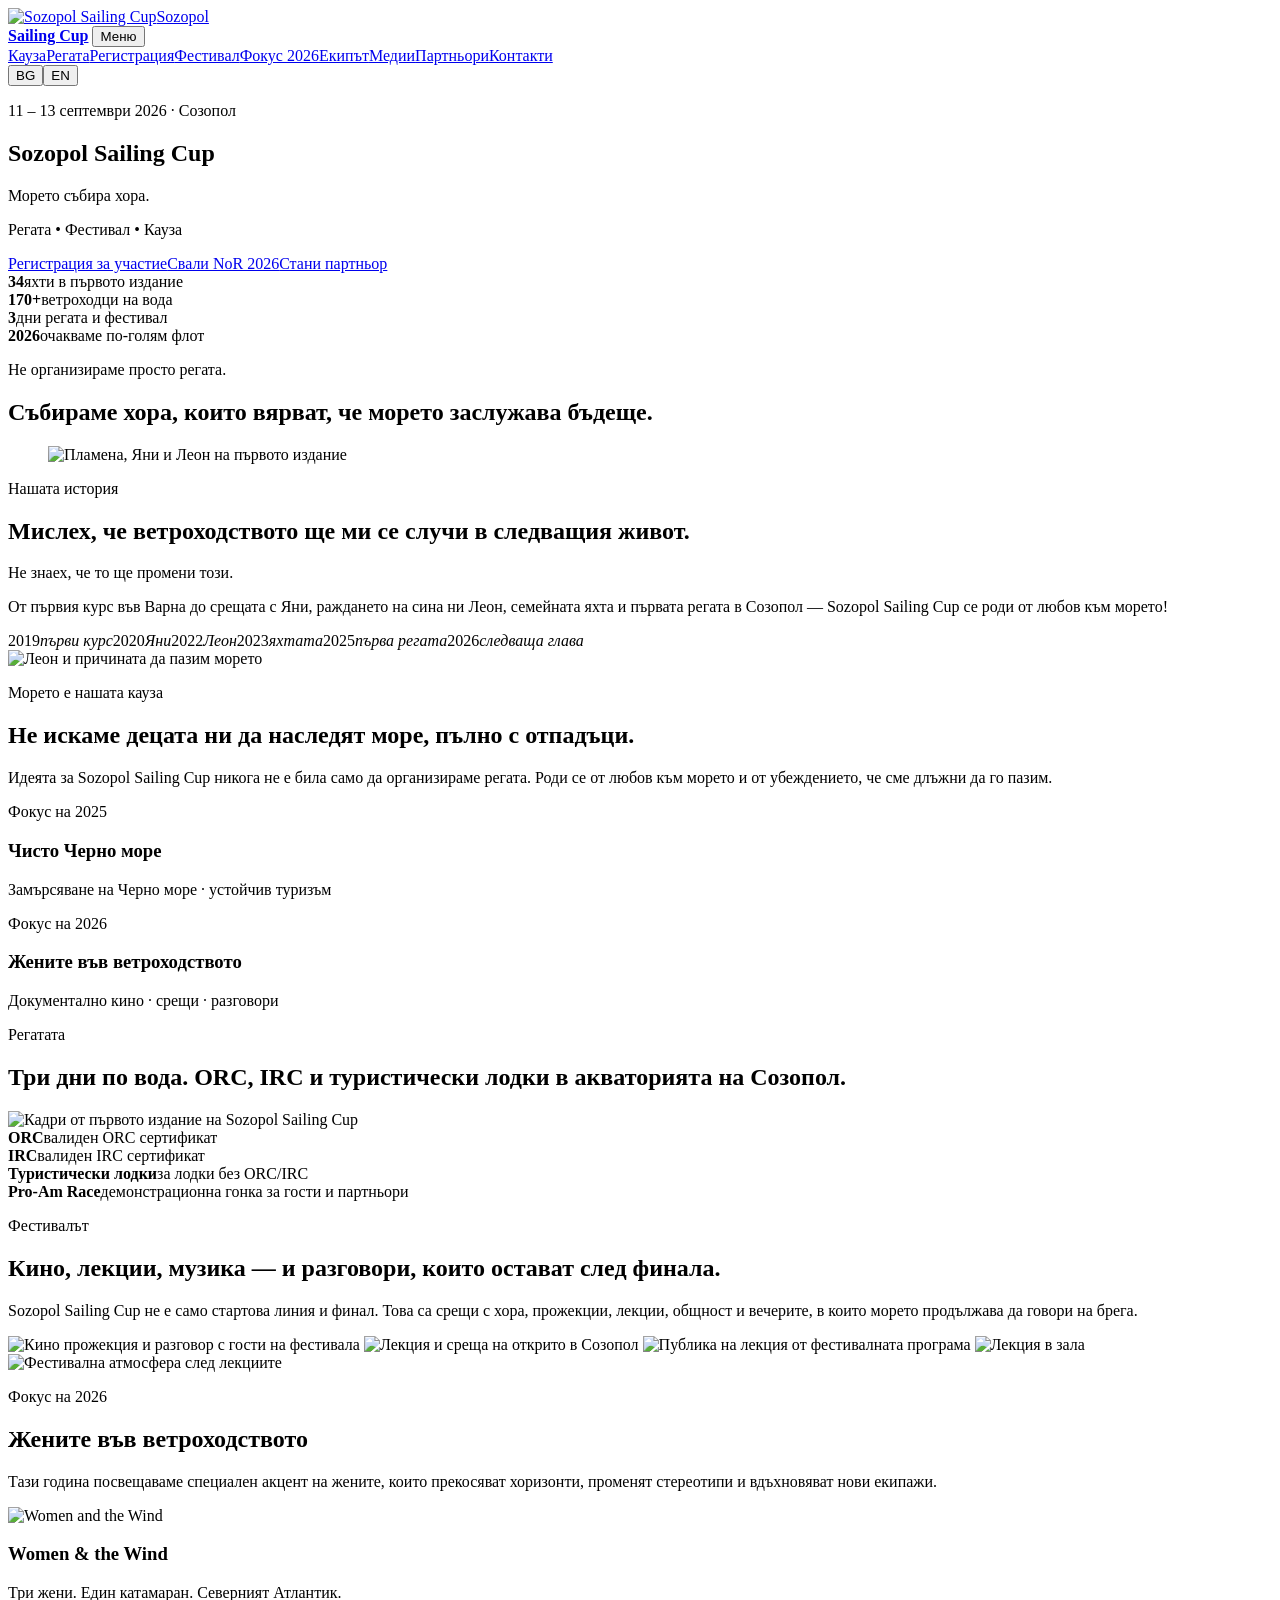
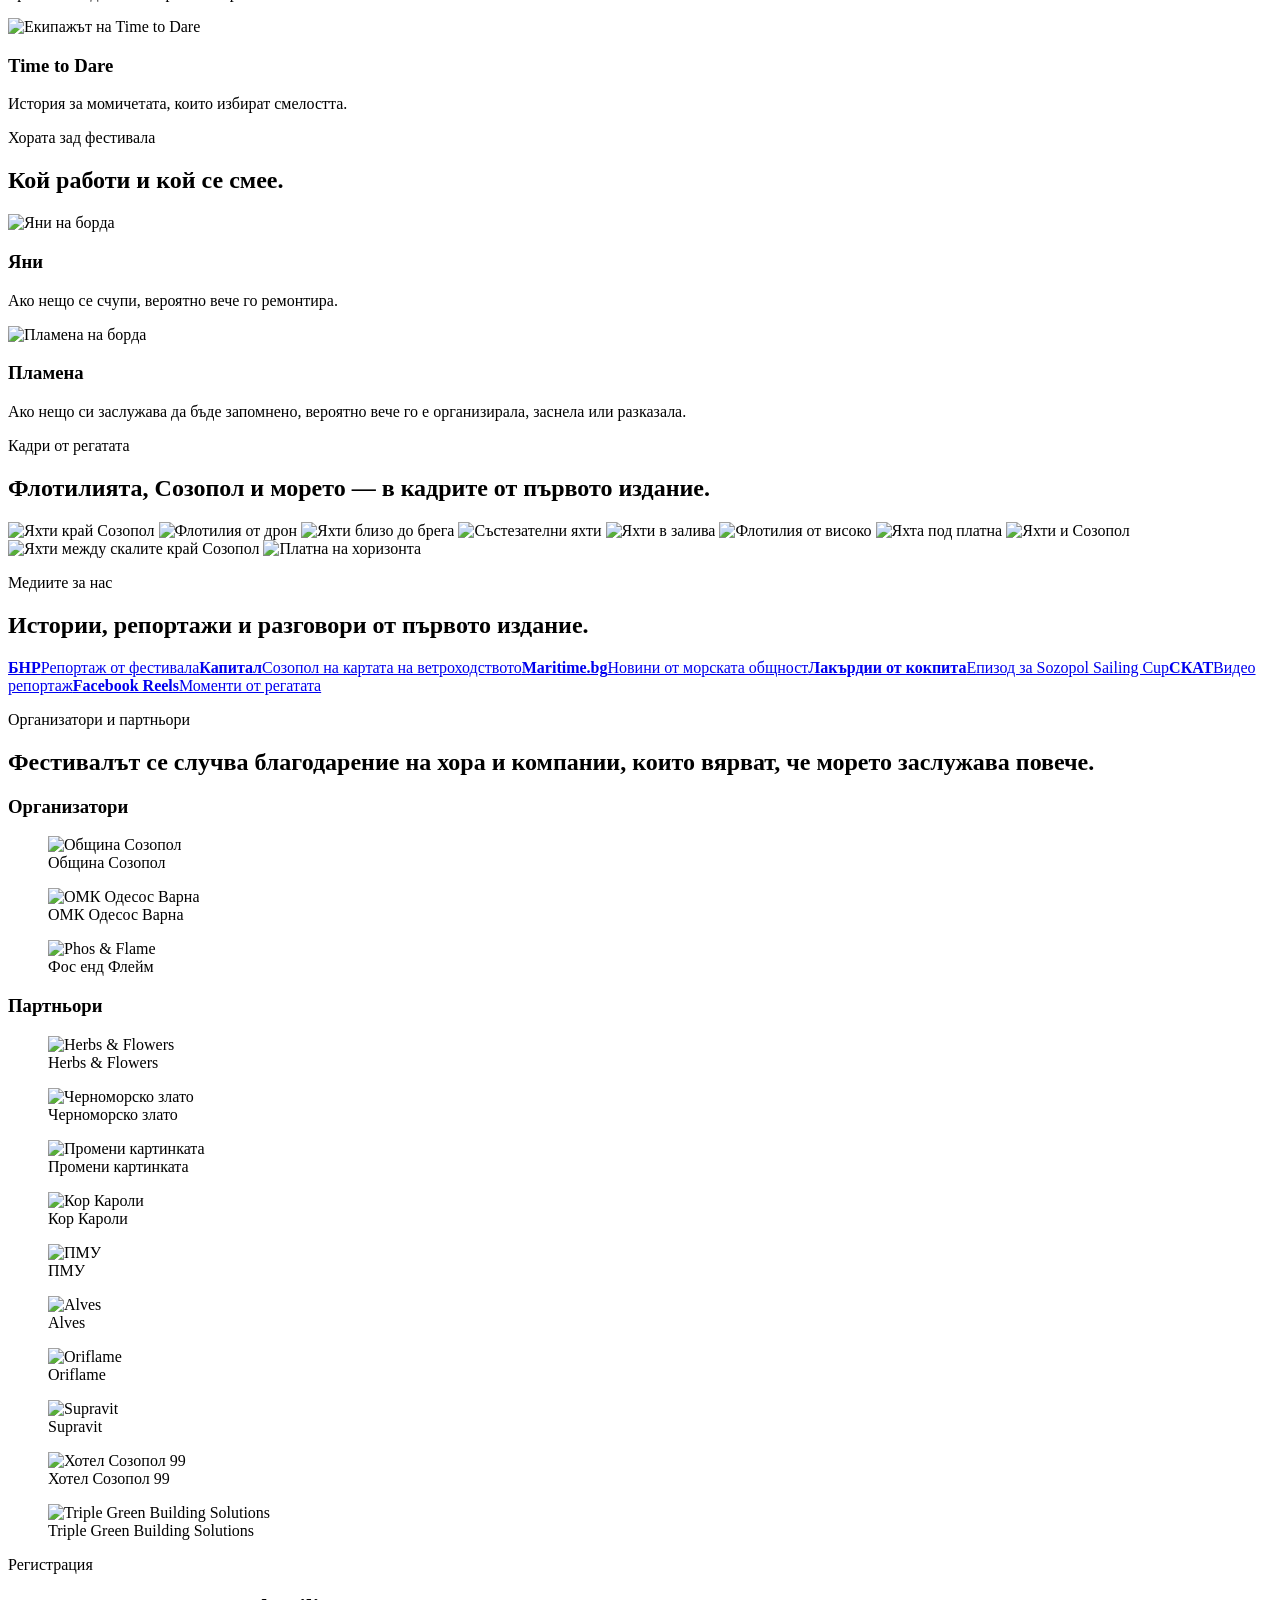
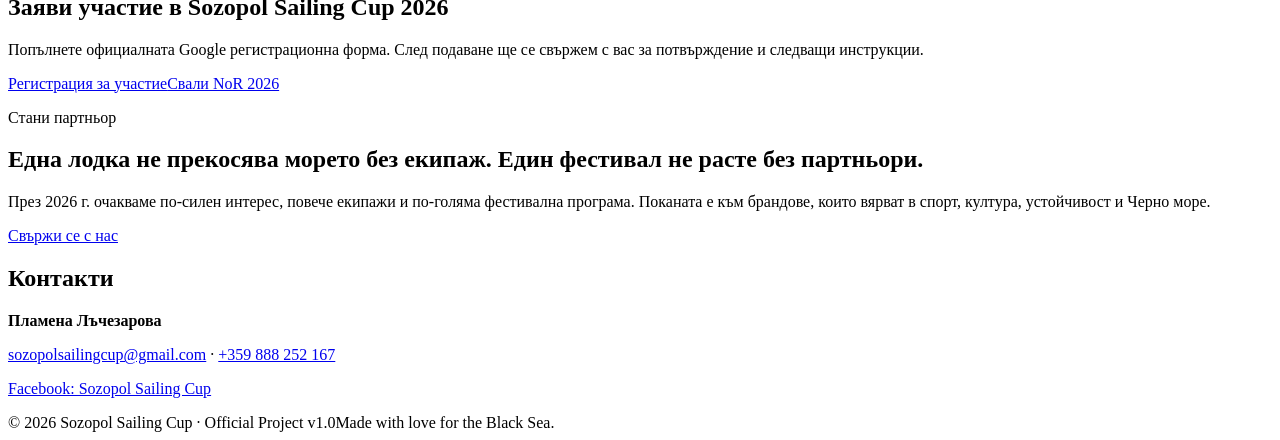
==== en.html @ c77cf7f7 "Add files via upload" ====
<!doctype html>
<html lang="en">
<head>
  <meta charset="utf-8" />
  <meta name="viewport" content="width=device-width, initial-scale=1" />
  <title>Sozopol Sailing Cup 2026 – English</title>
  <meta name="description" content="Sozopol Sailing Cup 2026 — регата и морски фестивал, 11–13 септември 2026, Созопол." />
  <meta property="og:title" content="Sozopol Sailing Cup 2026" />
  <meta property="og:description" content="Морето събира хора. Регата, документално кино, устойчивост и фокус върху жените във ветроходството." />
  <meta property="og:image" content="assets/photos/fleet-drone.jpg" />
  <link rel="stylesheet" href="css/variables.css" />
  <link rel="stylesheet" href="css/style.css" />
  <link rel="stylesheet" href="css/animations.css" />
  <link rel="stylesheet" href="css/responsive.css" />
</head>
<body>
<header class="nav" id="nav">
  <a class="brand" href="#top" aria-label="Sozopol Sailing Cup"><img src="logos/organizers/ssc-logo.png" alt="Sozopol Sailing Cup"/><span>Sozopol<br><b>Sailing Cup</b></span></a>
  <button class="menu" id="menuBtn">Меню</button>
  <nav id="navlinks">
    <a href="#cause">Кауза</a><a href="#regatta">Регата</a><a href="#registration">Регистрация</a><a href="#festival">Фестивал</a><a href="#women">Фокус 2026</a><a href="#team">Екипът</a><a href="#media">Медии</a><a href="#partners">Партньори</a><a href="#contact">Контакти</a>
  </nav>
  <div class="lang"><button data-lang="bg">BG</button><button class="active" data-lang="en">EN</button></div>
</header>

<main id="top">
  <section class="hero" aria-label="Начало">
    <div class="hero-bg"></div><div class="veil"></div>
    <div class="hero-inner reveal">
      <p class="kicker" data-bg="11 – 13 септември 2026 · Созопол" data-en="11–13 September 2026 · Sozopol">11 – 13 септември 2026 · Созопол</p>
      <h1 data-bg="Sozopol Sailing Cup" data-en="Sozopol Sailing Cup">Sozopol Sailing Cup</h1>
      <p class="script" data-bg="Морето събира хора." data-en="The sea brings people together.">Морето събира хора.</p>
      <p class="sub" data-bg="Регата • Фестивал • Кауза" data-en="Regatta • Festival • Cause">Регата • Фестивал • Кауза</p>
      <div class="actions"><a class="btn fill" href="https://docs.google.com/forms/d/e/1FAIpQLSeyX7fJ65j8lDWtOeq9MLJPHlEOxrFcGjpayfAM2DF4OaPudA/viewform?usp=dialog" target="_blank" rel="noopener" data-bg="Регистрация за участие" data-en="Enter the regatta">Регистрация за участие</a><a class="btn" href="docs/NoR-SSC-2026.docx" data-bg="Свали NoR 2026" data-en="Download NoR 2026">Свали NoR 2026</a><a class="btn" href="#partner" data-bg="Стани партньор" data-en="Become a partner">Стани партньор</a></div>
    </div>
  </section>

  <section class="stats reveal" aria-label="Статистика">
    <div><b>34</b><span data-bg="яхти в първото издание" data-en="yachts in the first edition">яхти в първото издание</span></div>
    <div><b>170+</b><span data-bg="ветроходци на вода" data-en="sailors on the water">ветроходци на вода</span></div>
    <div><b>3</b><span data-bg="дни регата и фестивал" data-en="days of racing and festival">дни регата и фестивал</span></div>
    <div><b>2026</b><span data-bg="очакваме по-голям флот" data-en="a stronger fleet expected">очакваме по-голям флот</span></div>
  </section>

  <section class="manifest section reveal">
    <p data-bg="Не организираме просто регата." data-en="We are not simply organizing a regatta.">Не организираме просто регата.</p>
    <h2 data-bg="Събираме хора, които вярват, че морето заслужава бъдеще." data-en="We bring together people who believe the sea deserves a future.">Събираме хора, които вярват, че морето заслужава бъдеще.</h2>
  </section>

  <section id="story" class="story section reveal">
    <figure><img src="images/story/family.jpg" alt="Пламена, Яни и Леон на първото издание" /></figure>
    <article>
      <p class="eyebrow" data-bg="Нашата история" data-en="Our story">Нашата история</p>
      <h2 data-bg="Мислех, че ветроходството ще ми се случи в следващия живот." data-en="I thought sailing would happen in my next life.">Мислех, че ветроходството ще ми се случи в следващия живот.</h2>
      <p class="gold" data-bg="Не знаех, че то ще промени този." data-en="I did not know it would change this one.">Не знаех, че то ще промени този.</p>
      <p data-bg="От първия курс във Варна до срещата с Яни, раждането на сина ни Леон, семейната яхта и първата регата в Созопол — Sozopol Sailing Cup се роди от любов към морето!" data-en="From the first sailing course in Varna to meeting Yani, the birth of our son Leon, our family yacht and the first regatta in Sozopol — Sozopol Sailing Cup was born from love for the sea!">От първия курс във Варна до срещата с Яни, раждането на сина ни Леон, семейната яхта и първата регата в Созопол — Sozopol Sailing Cup се роди от любов към морето!</p>
      <div class="timeline"><span>2019<em>първи курс</em></span><span>2020<em>Яни</em></span><span>2022<em>Леон</em></span><span>2023<em>яхтата</em></span><span>2025<em>първа регата</em></span><span>2026<em>следваща глава</em></span></div>
    </article>
  </section>

  <section id="cause" class="section cause reveal">
    <div class="cause-photo">
      <img src="images/cause/leon-black-sea.jpg" alt="Леон и причината да пазим морето" />
    </div>
    <div class="cause-copy">
      <p class="eyebrow" data-bg="Морето е нашата кауза" data-en="The sea is our cause">Морето е нашата кауза</p>
      <h2 data-bg="Не искаме децата ни да наследят море, пълно с отпадъци." data-en="We do not want our children to inherit a sea full of waste.">Не искаме децата ни да наследят море, пълно с отпадъци.</h2>
      <p data-bg="Идеята за Sozopol Sailing Cup никога не е била само да организираме регата. Роди се от любов към морето и от убеждението, че сме длъжни да го пазим." data-en="The idea behind Sozopol Sailing Cup was never only to organize a regatta. It was born from love for the sea and the belief that we have a responsibility to protect it.">Идеята за Sozopol Sailing Cup никога не е била само да организираме регата. Роди се от любов към морето и от убеждението, че сме длъжни да го пазим.</p>
      <div class="focus-stack">
        <article class="focus-card is-2025">
          <span class="year">Фокус на 2025</span>
          <h3>Чисто Черно море</h3>
          <p>Замърсяване на Черно море · устойчив туризъм</p>
        </article>
        <article class="focus-card is-2026">
          <span class="year">Фокус на 2026</span>
          <h3>Жените във ветроходството</h3>
          <p>Документално кино · срещи · разговори</p>
        </article>
      </div>
    </div>
  </section>


  <section id="regatta" class="section dark reveal">
    <div class="section-head"><p class="eyebrow">Регатата</p><h2 data-bg="Три дни по вода. ORC, IRC и туристически лодки в акваторията на Созопол." data-en="Three days on the water. ORC, IRC and cruising boats in Sozopol waters.">Три дни по вода. ORC, IRC и туристически лодки в акваторията на Созопол.</h2></div>
    <div class="photo-split"><img src="images/regatta/regatta-collage.jpg" alt="Кадри от първото издание на Sozopol Sailing Cup"/><div class="cards"><article><b>ORC</b><span>валиден ORC сертификат</span></article><article><b>IRC</b><span>валиден IRC сертификат</span></article><article><b>Туристически лодки</b><span>за лодки без ORC/IRC</span></article><article><b>Pro-Am Race</b><span>демонстрационна гонка за гости и партньори</span></article></div></div>
  </section>

  <section id="festival" class="section festival reveal">
    <div class="festival-copy"><p class="eyebrow">Фестивалът</p><h2 data-bg="Кино, лекции, музика — и разговори, които остават след финала." data-en="Cinema, lectures, music — and conversations that remain after the finish.">Кино, лекции, музика — и разговори, които остават след финала.</h2><p data-bg="Sozopol Sailing Cup не е само стартова линия и финал. Това са срещи с хора, прожекции, лекции, общност и вечерите, в които морето продължава да говори на брега." data-en="Sozopol Sailing Cup is not only a start line and a finish. It is encounters, screenings, lectures, community and evenings when the sea continues speaking on shore.">Sozopol Sailing Cup не е само стартова линия и финал. Това са срещи с хора, прожекции, лекции, общност и вечерите, в които морето продължава да говори на брега.</p></div>
    <div class="festival-grid">
      <img src="images/festival/festival-film-panel.jpg" alt="Кино прожекция и разговор с гости на фестивала" />
      <img src="images/festival/festival-lecture-outdoor.jpg" alt="Лекция и среща на открито в Созопол" />
      <img src="images/festival/festival-talk.jpg" alt="Публика на лекция от фестивалната програма" />
      <img src="images/festival/festival-lecture-hall.jpg" alt="Лекция в зала" />
      <img src="images/festival/festival-catering.jpg" alt="Фестивална атмосфера след лекциите" />
    </div>
  </section>

  <section id="women" class="section women dark reveal">
    <div class="women-text"><p class="eyebrow">Фокус на 2026</p><h2 data-bg="Жените във ветроходството" data-en="Women at the Helm">Жените във ветроходството</h2><p data-bg="Тази година посвещаваме специален акцент на жените, които прекосяват хоризонти, променят стереотипи и вдъхновяват нови екипажи." data-en="This year we dedicate a special focus to women who cross horizons, challenge stereotypes and inspire new crews.">Тази година посвещаваме специален акцент на жените, които прекосяват хоризонти, променят стереотипи и вдъхновяват нови екипажи.</p></div>
    <article class="film"><img src="images/women/women-wind.jpg" alt="Women and the Wind"/><div><h3>Women & the Wind</h3><p>Три жени. Един катамаран. Северният Атлантик.</p></div></article>
    <article class="film"><img src="images/women/time-to-dare.jpg" alt="Екипажът на Time to Dare"/><div><h3>Time to Dare</h3><p>История за момичетата, които избират смелостта.</p></div></article>
  </section>

  <section id="team" class="section team reveal">
    <div class="section-head center"><p class="eyebrow">Хората зад фестивала</p><h2 data-bg="Кой работи и кой се смее." data-en="Who works and who smiles.">Кой работи и кой се смее.</h2></div>
    <div class="team-grid">
      <article><img src="images/story/yani.jpg" alt="Яни на борда"/><h3>Яни</h3><p>Ако нещо се счупи, вероятно вече го ремонтира.</p></article>
      <article><img src="images/story/plamena.jpg" alt="Пламена на борда"/><h3>Пламена</h3><p>Ако нещо си заслужава да бъде запомнено, вероятно вече го е организирала, заснела или разказала.</p></article>
    </div>
  </section>

  <section class="gallery section reveal">
    <div class="section-head center"><p class="eyebrow">Кадри от регатата</p><h2>Флотилията, Созопол и морето — в кадрите от първото издание.</h2></div>
    <div class="mosaic regatta-mosaic">
      <img class="wide" src="images/regatta/regatta-1.jpg" alt="Яхти край Созопол"/>
      <img class="wide" src="images/regatta/regatta-2.jpg" alt="Флотилия от дрон"/>
      <img src="images/regatta/regatta-3.jpg" alt="Яхти близо до брега"/>
      <img src="images/regatta/regatta-4.jpg" alt="Състезателни яхти"/>
      <img src="images/regatta/regatta-5.jpg" alt="Яхти в залива"/>
      <img src="images/regatta/regatta-6.jpg" alt="Флотилия от високо"/>
      <img src="images/regatta/regatta-7.jpg" alt="Яхта под платна"/>
      <img src="images/regatta/regatta-8.jpg" alt="Яхти и Созопол"/>
      <img src="images/regatta/regatta-9.jpg" alt="Яхти между скалите край Созопол"/>
      <img src="images/regatta/regatta-10.jpg" alt="Платна на хоризонта"/>
    </div>
  </section>

  <section id="media" class="section media dark reveal"><div class="section-head"><p class="eyebrow">Медиите за нас</p><h2>Истории, репортажи и разговори от първото издание.</h2></div><div class="media-grid"><a href="https://bnrnews.bg/burgas/post/363604/s-filma-okolo-sveta-za-202-dni-zavarshva-vetrohodnia-festival-v-sozopol"><b>БНР</b><span>Репортаж от фестивала</span></a><a href="https://www.capital.bg/light/mesta/2026/07/04/4917389_sozopol_sailing_cup_vrushta_grada_na/"><b>Капитал</b><span>Созопол на картата на ветроходството</span></a><a href="https://www.maritime.bg/135277/"><b>Maritime.bg</b><span>Новини от морската общност</span></a><a href="https://www.youtube.com/watch?v=WLPwPcIiSac"><b>Лакърдии от кокпита</b><span>Епизод за Sozopol Sailing Cup</span></a><a href="https://www.youtube.com/watch?v=yY9gK0yuVj0"><b>СКАТ</b><span>Видео репортаж</span></a><a href="https://www.facebook.com/profile.php?id=61577680336675&sk=reels_tab"><b>Facebook Reels</b><span>Моменти от регатата</span></a></div></section>

  <section id="partners" class="section partners reveal">
    <div class="section-head center">
      <p class="eyebrow">Организатори и партньори</p>
      <h2 data-bg="Фестивалът се случва благодарение на хора и компании, които вярват, че морето заслужава повече." data-en="The festival happens thanks to people and companies who believe the sea deserves more.">Фестивалът се случва благодарение на хора и компании, които вярват, че морето заслужава повече.</h2>
    </div>
    <div class="partner-block">
      <h3>Организатори</h3>
      <div class="logos three">
        <figure><img src="logos/organizers/sozopol.png" alt="Община Созопол"><figcaption>Община Созопол</figcaption></figure>
        <figure><img src="logos/organizers/omk.png" alt="ОМК Одесос Варна"><figcaption>ОМК Одесос Варна</figcaption></figure>
        <figure><img src="logos/organizers/phos.jpg" alt="Phos & Flame"><figcaption>Фос енд Флейм</figcaption></figure>
      </div>
    </div>
    <div class="partner-block">
      <h3>Партньори</h3>
      <div class="logos many">
        <figure><img src="logos/partners/herbs.png" alt="Herbs & Flowers"><figcaption>Herbs & Flowers</figcaption></figure>
        <figure><img src="logos/partners/black-sea-gold.png" alt="Черноморско злато"><figcaption>Черноморско злато</figcaption></figure>
        <figure><img src="logos/partners/promeni.jpg" alt="Промени картинката"><figcaption>Промени картинката</figcaption></figure>
        <figure><img src="logos/partners/cor-caroli.png" alt="Кор Кароли"><figcaption>Кор Кароли</figcaption></figure>
        <figure><img src="logos/partners/pmu.jpg" alt="ПМУ"><figcaption>ПМУ</figcaption></figure>
        <figure><img src="logos/partners/alves.png" alt="Alves"><figcaption>Alves</figcaption></figure>
        <figure><img src="logos/partners/oriflame.png" alt="Oriflame"><figcaption>Oriflame</figcaption></figure>
        <figure><img src="logos/partners/supravit.png" alt="Supravit"><figcaption>Supravit</figcaption></figure>
        <figure><img src="logos/partners/hotel99.png" alt="Хотел Созопол 99"><figcaption>Хотел Созопол 99</figcaption></figure>
        <figure><img src="logos/partners/triple.webp" alt="Triple Green Building Solutions"><figcaption>Triple Green Building Solutions</figcaption></figure>
      </div>
    </div>
  </section>

  <section id="registration" class="section registration reveal">
    <div class="section-head center">
      <p class="eyebrow" data-bg="Регистрация" data-en="Registration">Регистрация</p>
      <h2 data-bg="Заяви участие в Sozopol Sailing Cup 2026" data-en="Enter Sozopol Sailing Cup 2026">Заяви участие в Sozopol Sailing Cup 2026</h2>
      <p data-bg="Попълнете официалната Google регистрационна форма. След подаване ще се свържем с вас за потвърждение и следващи инструкции." data-en="Fill in the official Google registration form. After submission, we will contact you with confirmation and next steps.">Попълнете официалната Google регистрационна форма. След подаване ще се свържем с вас за потвърждение и следващи инструкции.</p>
      <div class="actions center-actions"><a class="btn fill darktext" href="https://docs.google.com/forms/d/e/1FAIpQLSeyX7fJ65j8lDWtOeq9MLJPHlEOxrFcGjpayfAM2DF4OaPudA/viewform?usp=dialog" target="_blank" rel="noopener" data-bg="Регистрация за участие" data-en="Registration form">Регистрация за участие</a><a class="btn darktext outline" href="docs/NoR-SSC-2026.docx" data-bg="Свали NoR 2026" data-en="Download NoR 2026">Свали NoR 2026</a></div>
    </div>
  </section>

  <section id="partner" class="cta reveal"><div><p class="eyebrow">Стани партньор</p><h2>Една лодка не прекосява морето без екипаж. Един фестивал не расте без партньори.</h2><p>През 2026 г. очакваме по-силен интерес, повече екипажи и по-голяма фестивална програма. Поканата е към брандове, които вярват в спорт, култура, устойчивост и Черно море.</p><a class="btn fill" href="mailto:sozopolsailingcup@gmail.com?subject=Партньорство%20Sozopol%20Sailing%20Cup%202026">Свържи се с нас</a></div></section>

  <section id="contact" class="section contact reveal"><h2>Контакти</h2><p><b>Пламена Лъчезарова</b></p><p><a href="mailto:sozopolsailingcup@gmail.com">sozopolsailingcup@gmail.com</a> · <a href="tel:+359888252167">+359 888 252 167</a></p><p><a href="https://www.facebook.com/profile.php?id=61577680336675">Facebook: Sozopol Sailing Cup</a></p></section>
</main>
<footer><span>© 2026 Sozopol Sailing Cup · Official Project v1.0</span><span>Made with love for the Black Sea.</span></footer>
<script src="js/app.js"></script>
</body>
</html>
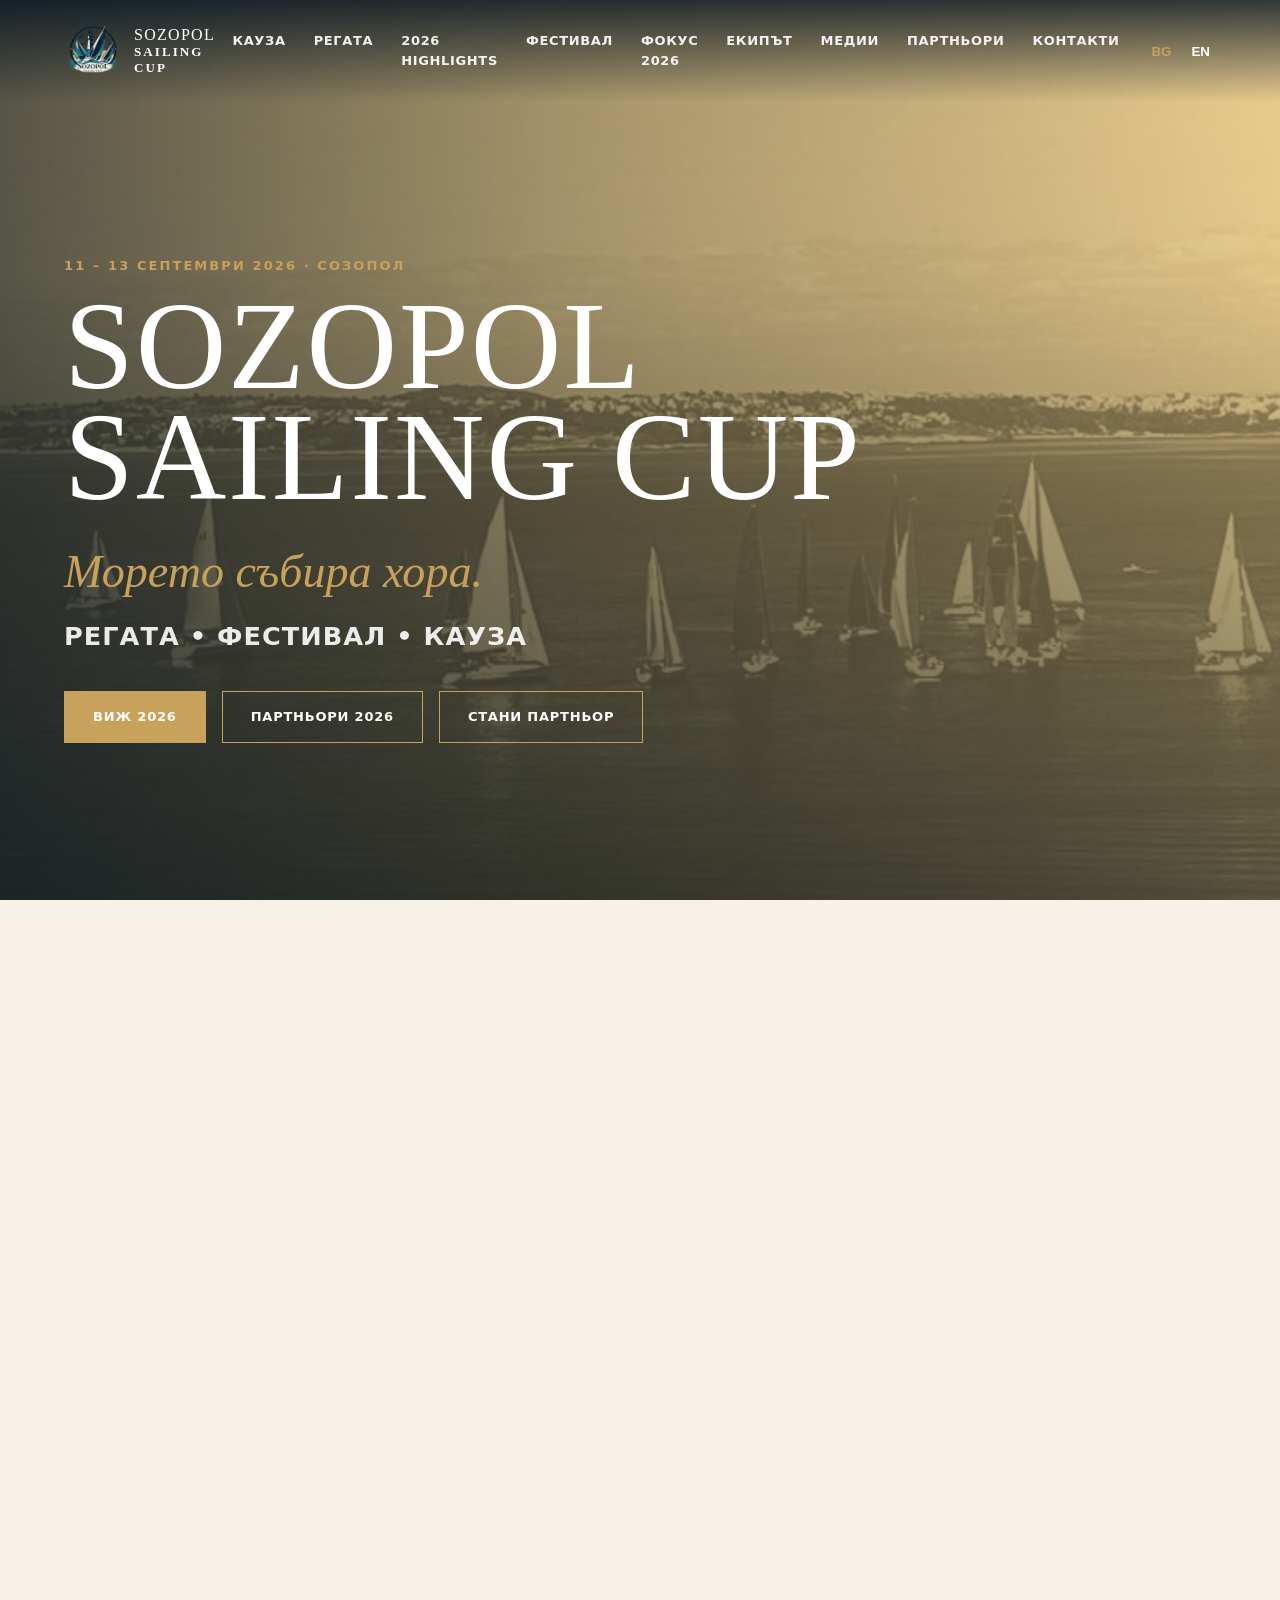
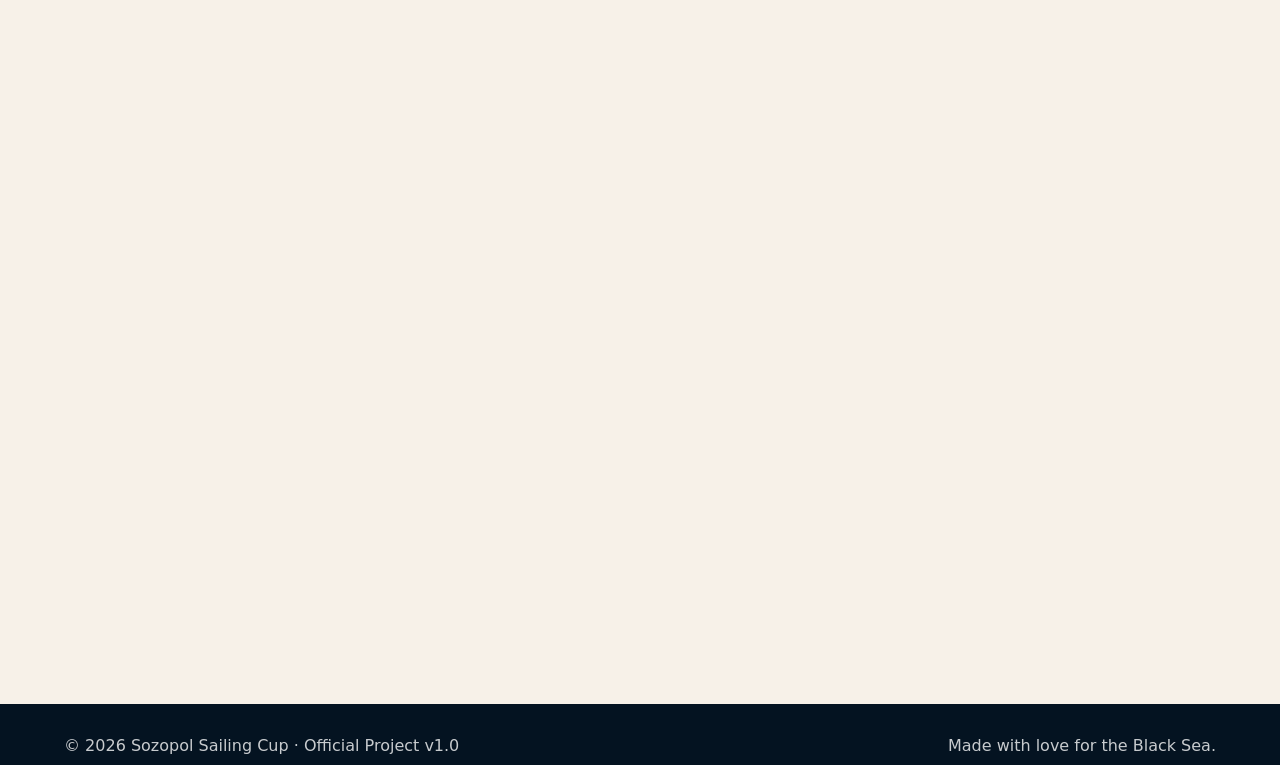
==== commit efe68abc: "Add files via upload" ====
--- a/en.html
+++ b/en.html
@@ -1,179 +1 @@
-<!doctype html>
-<html lang="en">
-<head>
-  <meta charset="utf-8" />
-  <meta name="viewport" content="width=device-width, initial-scale=1" />
-  <title>Sozopol Sailing Cup 2026 – English</title>
-  <meta name="description" content="Sozopol Sailing Cup 2026 — регата и морски фестивал, 11–13 септември 2026, Созопол." />
-  <meta property="og:title" content="Sozopol Sailing Cup 2026" />
-  <meta property="og:description" content="Морето събира хора. Регата, документално кино, устойчивост и фокус върху жените във ветроходството." />
-  <meta property="og:image" content="assets/photos/fleet-drone.jpg" />
-  <link rel="stylesheet" href="css/variables.css" />
-  <link rel="stylesheet" href="css/style.css" />
-  <link rel="stylesheet" href="css/animations.css" />
-  <link rel="stylesheet" href="css/responsive.css" />
-</head>
-<body>
-<header class="nav" id="nav">
-  <a class="brand" href="#top" aria-label="Sozopol Sailing Cup"><img src="logos/organizers/ssc-logo.png" alt="Sozopol Sailing Cup"/><span>Sozopol<br><b>Sailing Cup</b></span></a>
-  <button class="menu" id="menuBtn">Меню</button>
-  <nav id="navlinks">
-    <a href="#cause">Кауза</a><a href="#regatta">Регата</a><a href="#registration">Регистрация</a><a href="#festival">Фестивал</a><a href="#women">Фокус 2026</a><a href="#team">Екипът</a><a href="#media">Медии</a><a href="#partners">Партньори</a><a href="#contact">Контакти</a>
-  </nav>
-  <div class="lang"><button data-lang="bg">BG</button><button class="active" data-lang="en">EN</button></div>
-</header>
-
-<main id="top">
-  <section class="hero" aria-label="Начало">
-    <div class="hero-bg"></div><div class="veil"></div>
-    <div class="hero-inner reveal">
-      <p class="kicker" data-bg="11 – 13 септември 2026 · Созопол" data-en="11–13 September 2026 · Sozopol">11 – 13 септември 2026 · Созопол</p>
-      <h1 data-bg="Sozopol Sailing Cup" data-en="Sozopol Sailing Cup">Sozopol Sailing Cup</h1>
-      <p class="script" data-bg="Морето събира хора." data-en="The sea brings people together.">Морето събира хора.</p>
-      <p class="sub" data-bg="Регата • Фестивал • Кауза" data-en="Regatta • Festival • Cause">Регата • Фестивал • Кауза</p>
-      <div class="actions"><a class="btn fill" href="https://docs.google.com/forms/d/e/1FAIpQLSeyX7fJ65j8lDWtOeq9MLJPHlEOxrFcGjpayfAM2DF4OaPudA/viewform?usp=dialog" target="_blank" rel="noopener" data-bg="Регистрация за участие" data-en="Enter the regatta">Регистрация за участие</a><a class="btn" href="docs/NoR-SSC-2026.docx" data-bg="Свали NoR 2026" data-en="Download NoR 2026">Свали NoR 2026</a><a class="btn" href="#partner" data-bg="Стани партньор" data-en="Become a partner">Стани партньор</a></div>
-    </div>
-  </section>
-
-  <section class="stats reveal" aria-label="Статистика">
-    <div><b>34</b><span data-bg="яхти в първото издание" data-en="yachts in the first edition">яхти в първото издание</span></div>
-    <div><b>170+</b><span data-bg="ветроходци на вода" data-en="sailors on the water">ветроходци на вода</span></div>
-    <div><b>3</b><span data-bg="дни регата и фестивал" data-en="days of racing and festival">дни регата и фестивал</span></div>
-    <div><b>2026</b><span data-bg="очакваме по-голям флот" data-en="a stronger fleet expected">очакваме по-голям флот</span></div>
-  </section>
-
-  <section class="manifest section reveal">
-    <p data-bg="Не организираме просто регата." data-en="We are not simply organizing a regatta.">Не организираме просто регата.</p>
-    <h2 data-bg="Събираме хора, които вярват, че морето заслужава бъдеще." data-en="We bring together people who believe the sea deserves a future.">Събираме хора, които вярват, че морето заслужава бъдеще.</h2>
-  </section>
-
-  <section id="story" class="story section reveal">
-    <figure><img src="images/story/family.jpg" alt="Пламена, Яни и Леон на първото издание" /></figure>
-    <article>
-      <p class="eyebrow" data-bg="Нашата история" data-en="Our story">Нашата история</p>
-      <h2 data-bg="Мислех, че ветроходството ще ми се случи в следващия живот." data-en="I thought sailing would happen in my next life.">Мислех, че ветроходството ще ми се случи в следващия живот.</h2>
-      <p class="gold" data-bg="Не знаех, че то ще промени този." data-en="I did not know it would change this one.">Не знаех, че то ще промени този.</p>
-      <p data-bg="От първия курс във Варна до срещата с Яни, раждането на сина ни Леон, семейната яхта и първата регата в Созопол — Sozopol Sailing Cup се роди от любов към морето!" data-en="From the first sailing course in Varna to meeting Yani, the birth of our son Leon, our family yacht and the first regatta in Sozopol — Sozopol Sailing Cup was born from love for the sea!">От първия курс във Варна до срещата с Яни, раждането на сина ни Леон, семейната яхта и първата регата в Созопол — Sozopol Sailing Cup се роди от любов към морето!</p>
-      <div class="timeline"><span>2019<em>първи курс</em></span><span>2020<em>Яни</em></span><span>2022<em>Леон</em></span><span>2023<em>яхтата</em></span><span>2025<em>първа регата</em></span><span>2026<em>следваща глава</em></span></div>
-    </article>
-  </section>
-
-  <section id="cause" class="section cause reveal">
-    <div class="cause-photo">
-      <img src="images/cause/leon-black-sea.jpg" alt="Леон и причината да пазим морето" />
-    </div>
-    <div class="cause-copy">
-      <p class="eyebrow" data-bg="Морето е нашата кауза" data-en="The sea is our cause">Морето е нашата кауза</p>
-      <h2 data-bg="Не искаме децата ни да наследят море, пълно с отпадъци." data-en="We do not want our children to inherit a sea full of waste.">Не искаме децата ни да наследят море, пълно с отпадъци.</h2>
-      <p data-bg="Идеята за Sozopol Sailing Cup никога не е била само да организираме регата. Роди се от любов към морето и от убеждението, че сме длъжни да го пазим." data-en="The idea behind Sozopol Sailing Cup was never only to organize a regatta. It was born from love for the sea and the belief that we have a responsibility to protect it.">Идеята за Sozopol Sailing Cup никога не е била само да организираме регата. Роди се от любов към морето и от убеждението, че сме длъжни да го пазим.</p>
-      <div class="focus-stack">
-        <article class="focus-card is-2025">
-          <span class="year">Фокус на 2025</span>
-          <h3>Чисто Черно море</h3>
-          <p>Замърсяване на Черно море · устойчив туризъм</p>
-        </article>
-        <article class="focus-card is-2026">
-          <span class="year">Фокус на 2026</span>
-          <h3>Жените във ветроходството</h3>
-          <p>Документално кино · срещи · разговори</p>
-        </article>
-      </div>
-    </div>
-  </section>
-
-
-  <section id="regatta" class="section dark reveal">
-    <div class="section-head"><p class="eyebrow">Регатата</p><h2 data-bg="Три дни по вода. ORC, IRC и туристически лодки в акваторията на Созопол." data-en="Three days on the water. ORC, IRC and cruising boats in Sozopol waters.">Три дни по вода. ORC, IRC и туристически лодки в акваторията на Созопол.</h2></div>
-    <div class="photo-split"><img src="images/regatta/regatta-collage.jpg" alt="Кадри от първото издание на Sozopol Sailing Cup"/><div class="cards"><article><b>ORC</b><span>валиден ORC сертификат</span></article><article><b>IRC</b><span>валиден IRC сертификат</span></article><article><b>Туристически лодки</b><span>за лодки без ORC/IRC</span></article><article><b>Pro-Am Race</b><span>демонстрационна гонка за гости и партньори</span></article></div></div>
-  </section>
-
-  <section id="festival" class="section festival reveal">
-    <div class="festival-copy"><p class="eyebrow">Фестивалът</p><h2 data-bg="Кино, лекции, музика — и разговори, които остават след финала." data-en="Cinema, lectures, music — and conversations that remain after the finish.">Кино, лекции, музика — и разговори, които остават след финала.</h2><p data-bg="Sozopol Sailing Cup не е само стартова линия и финал. Това са срещи с хора, прожекции, лекции, общност и вечерите, в които морето продължава да говори на брега." data-en="Sozopol Sailing Cup is not only a start line and a finish. It is encounters, screenings, lectures, community and evenings when the sea continues speaking on shore.">Sozopol Sailing Cup не е само стартова линия и финал. Това са срещи с хора, прожекции, лекции, общност и вечерите, в които морето продължава да говори на брега.</p></div>
-    <div class="festival-grid">
-      <img src="images/festival/festival-film-panel.jpg" alt="Кино прожекция и разговор с гости на фестивала" />
-      <img src="images/festival/festival-lecture-outdoor.jpg" alt="Лекция и среща на открито в Созопол" />
-      <img src="images/festival/festival-talk.jpg" alt="Публика на лекция от фестивалната програма" />
-      <img src="images/festival/festival-lecture-hall.jpg" alt="Лекция в зала" />
-      <img src="images/festival/festival-catering.jpg" alt="Фестивална атмосфера след лекциите" />
-    </div>
-  </section>
-
-  <section id="women" class="section women dark reveal">
-    <div class="women-text"><p class="eyebrow">Фокус на 2026</p><h2 data-bg="Жените във ветроходството" data-en="Women at the Helm">Жените във ветроходството</h2><p data-bg="Тази година посвещаваме специален акцент на жените, които прекосяват хоризонти, променят стереотипи и вдъхновяват нови екипажи." data-en="This year we dedicate a special focus to women who cross horizons, challenge stereotypes and inspire new crews.">Тази година посвещаваме специален акцент на жените, които прекосяват хоризонти, променят стереотипи и вдъхновяват нови екипажи.</p></div>
-    <article class="film"><img src="images/women/women-wind.jpg" alt="Women and the Wind"/><div><h3>Women & the Wind</h3><p>Три жени. Един катамаран. Северният Атлантик.</p></div></article>
-    <article class="film"><img src="images/women/time-to-dare.jpg" alt="Екипажът на Time to Dare"/><div><h3>Time to Dare</h3><p>История за момичетата, които избират смелостта.</p></div></article>
-  </section>
-
-  <section id="team" class="section team reveal">
-    <div class="section-head center"><p class="eyebrow">Хората зад фестивала</p><h2 data-bg="Кой работи и кой се смее." data-en="Who works and who smiles.">Кой работи и кой се смее.</h2></div>
-    <div class="team-grid">
-      <article><img src="images/story/yani.jpg" alt="Яни на борда"/><h3>Яни</h3><p>Ако нещо се счупи, вероятно вече го ремонтира.</p></article>
-      <article><img src="images/story/plamena.jpg" alt="Пламена на борда"/><h3>Пламена</h3><p>Ако нещо си заслужава да бъде запомнено, вероятно вече го е организирала, заснела или разказала.</p></article>
-    </div>
-  </section>
-
-  <section class="gallery section reveal">
-    <div class="section-head center"><p class="eyebrow">Кадри от регатата</p><h2>Флотилията, Созопол и морето — в кадрите от първото издание.</h2></div>
-    <div class="mosaic regatta-mosaic">
-      <img class="wide" src="images/regatta/regatta-1.jpg" alt="Яхти край Созопол"/>
-      <img class="wide" src="images/regatta/regatta-2.jpg" alt="Флотилия от дрон"/>
-      <img src="images/regatta/regatta-3.jpg" alt="Яхти близо до брега"/>
-      <img src="images/regatta/regatta-4.jpg" alt="Състезателни яхти"/>
-      <img src="images/regatta/regatta-5.jpg" alt="Яхти в залива"/>
-      <img src="images/regatta/regatta-6.jpg" alt="Флотилия от високо"/>
-      <img src="images/regatta/regatta-7.jpg" alt="Яхта под платна"/>
-      <img src="images/regatta/regatta-8.jpg" alt="Яхти и Созопол"/>
-      <img src="images/regatta/regatta-9.jpg" alt="Яхти между скалите край Созопол"/>
-      <img src="images/regatta/regatta-10.jpg" alt="Платна на хоризонта"/>
-    </div>
-  </section>
-
-  <section id="media" class="section media dark reveal"><div class="section-head"><p class="eyebrow">Медиите за нас</p><h2>Истории, репортажи и разговори от първото издание.</h2></div><div class="media-grid"><a href="https://bnrnews.bg/burgas/post/363604/s-filma-okolo-sveta-za-202-dni-zavarshva-vetrohodnia-festival-v-sozopol"><b>БНР</b><span>Репортаж от фестивала</span></a><a href="https://www.capital.bg/light/mesta/2026/07/04/4917389_sozopol_sailing_cup_vrushta_grada_na/"><b>Капитал</b><span>Созопол на картата на ветроходството</span></a><a href="https://www.maritime.bg/135277/"><b>Maritime.bg</b><span>Новини от морската общност</span></a><a href="https://www.youtube.com/watch?v=WLPwPcIiSac"><b>Лакърдии от кокпита</b><span>Епизод за Sozopol Sailing Cup</span></a><a href="https://www.youtube.com/watch?v=yY9gK0yuVj0"><b>СКАТ</b><span>Видео репортаж</span></a><a href="https://www.facebook.com/profile.php?id=61577680336675&sk=reels_tab"><b>Facebook Reels</b><span>Моменти от регатата</span></a></div></section>
-
-  <section id="partners" class="section partners reveal">
-    <div class="section-head center">
-      <p class="eyebrow">Организатори и партньори</p>
-      <h2 data-bg="Фестивалът се случва благодарение на хора и компании, които вярват, че морето заслужава повече." data-en="The festival happens thanks to people and companies who believe the sea deserves more.">Фестивалът се случва благодарение на хора и компании, които вярват, че морето заслужава повече.</h2>
-    </div>
-    <div class="partner-block">
-      <h3>Организатори</h3>
-      <div class="logos three">
-        <figure><img src="logos/organizers/sozopol.png" alt="Община Созопол"><figcaption>Община Созопол</figcaption></figure>
-        <figure><img src="logos/organizers/omk.png" alt="ОМК Одесос Варна"><figcaption>ОМК Одесос Варна</figcaption></figure>
-        <figure><img src="logos/organizers/phos.jpg" alt="Phos & Flame"><figcaption>Фос енд Флейм</figcaption></figure>
-      </div>
-    </div>
-    <div class="partner-block">
-      <h3>Партньори</h3>
-      <div class="logos many">
-        <figure><img src="logos/partners/herbs.png" alt="Herbs & Flowers"><figcaption>Herbs & Flowers</figcaption></figure>
-        <figure><img src="logos/partners/black-sea-gold.png" alt="Черноморско злато"><figcaption>Черноморско злато</figcaption></figure>
-        <figure><img src="logos/partners/promeni.jpg" alt="Промени картинката"><figcaption>Промени картинката</figcaption></figure>
-        <figure><img src="logos/partners/cor-caroli.png" alt="Кор Кароли"><figcaption>Кор Кароли</figcaption></figure>
-        <figure><img src="logos/partners/pmu.jpg" alt="ПМУ"><figcaption>ПМУ</figcaption></figure>
-        <figure><img src="logos/partners/alves.png" alt="Alves"><figcaption>Alves</figcaption></figure>
-        <figure><img src="logos/partners/oriflame.png" alt="Oriflame"><figcaption>Oriflame</figcaption></figure>
-        <figure><img src="logos/partners/supravit.png" alt="Supravit"><figcaption>Supravit</figcaption></figure>
-        <figure><img src="logos/partners/hotel99.png" alt="Хотел Созопол 99"><figcaption>Хотел Созопол 99</figcaption></figure>
-        <figure><img src="logos/partners/triple.webp" alt="Triple Green Building Solutions"><figcaption>Triple Green Building Solutions</figcaption></figure>
-      </div>
-    </div>
-  </section>
-
-  <section id="registration" class="section registration reveal">
-    <div class="section-head center">
-      <p class="eyebrow" data-bg="Регистрация" data-en="Registration">Регистрация</p>
-      <h2 data-bg="Заяви участие в Sozopol Sailing Cup 2026" data-en="Enter Sozopol Sailing Cup 2026">Заяви участие в Sozopol Sailing Cup 2026</h2>
-      <p data-bg="Попълнете официалната Google регистрационна форма. След подаване ще се свържем с вас за потвърждение и следващи инструкции." data-en="Fill in the official Google registration form. After submission, we will contact you with confirmation and next steps.">Попълнете официалната Google регистрационна форма. След подаване ще се свържем с вас за потвърждение и следващи инструкции.</p>
-      <div class="actions center-actions"><a class="btn fill darktext" href="https://docs.google.com/forms/d/e/1FAIpQLSeyX7fJ65j8lDWtOeq9MLJPHlEOxrFcGjpayfAM2DF4OaPudA/viewform?usp=dialog" target="_blank" rel="noopener" data-bg="Регистрация за участие" data-en="Registration form">Регистрация за участие</a><a class="btn darktext outline" href="docs/NoR-SSC-2026.docx" data-bg="Свали NoR 2026" data-en="Download NoR 2026">Свали NoR 2026</a></div>
-    </div>
-  </section>
-
-  <section id="partner" class="cta reveal"><div><p class="eyebrow">Стани партньор</p><h2>Една лодка не прекосява морето без екипаж. Един фестивал не расте без партньори.</h2><p>През 2026 г. очакваме по-силен интерес, повече екипажи и по-голяма фестивална програма. Поканата е към брандове, които вярват в спорт, култура, устойчивост и Черно море.</p><a class="btn fill" href="mailto:sozopolsailingcup@gmail.com?subject=Партньорство%20Sozopol%20Sailing%20Cup%202026">Свържи се с нас</a></div></section>
-
-  <section id="contact" class="section contact reveal"><h2>Контакти</h2><p><b>Пламена Лъчезарова</b></p><p><a href="mailto:sozopolsailingcup@gmail.com">sozopolsailingcup@gmail.com</a> · <a href="tel:+359888252167">+359 888 252 167</a></p><p><a href="https://www.facebook.com/profile.php?id=61577680336675">Facebook: Sozopol Sailing Cup</a></p></section>
-</main>
-<footer><span>© 2026 Sozopol Sailing Cup · Official Project v1.0</span><span>Made with love for the Black Sea.</span></footer>
-<script src="js/app.js"></script>
-</body>
-</html>
+<!doctype html><html lang="en"><head><meta charset="utf-8"><meta name="viewport" content="width=device-width, initial-scale=1"><meta http-equiv="refresh" content="0; url=./index.html?lang=en"><title>Sozopol Sailing Cup — English</title><link rel="canonical" href="https://sozopolsailingcup.com/index.html?lang=en"></head><body><p><a href="./index.html?lang=en">Continue to English site</a></p></body></html>
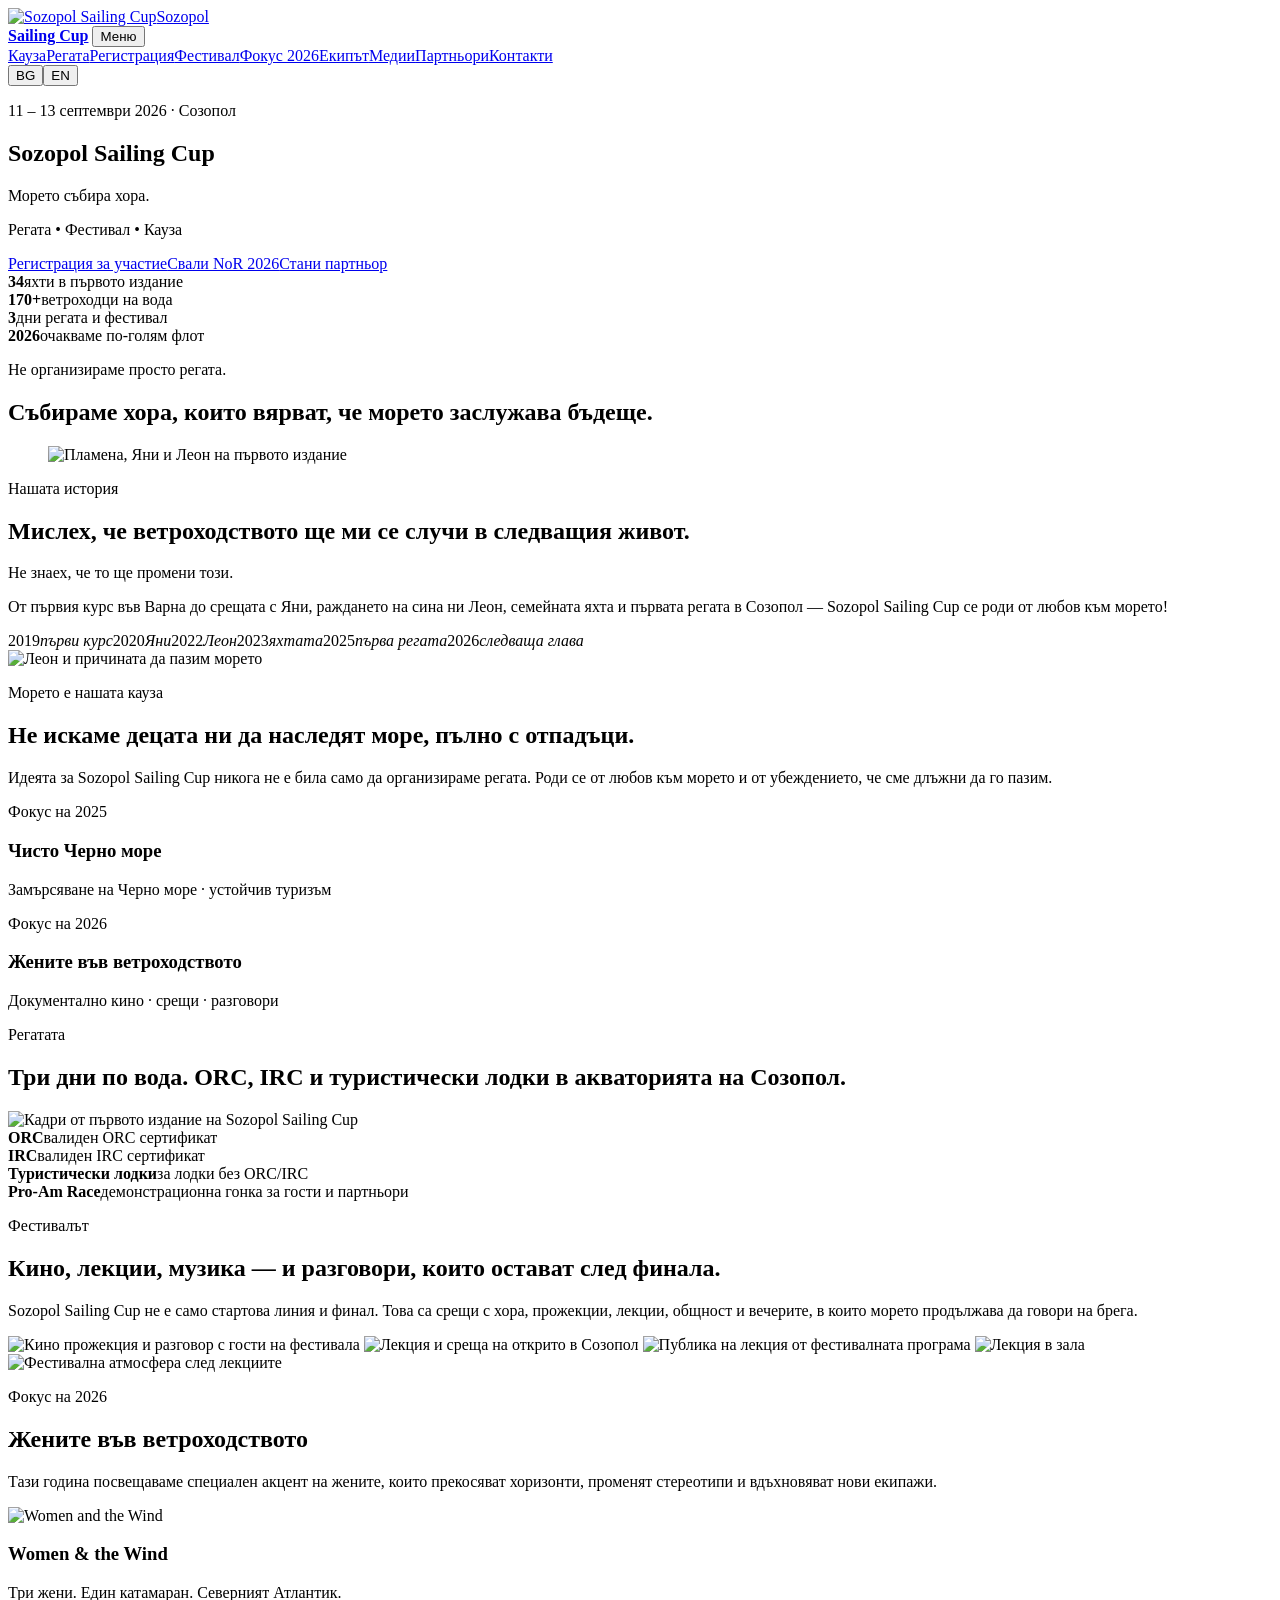
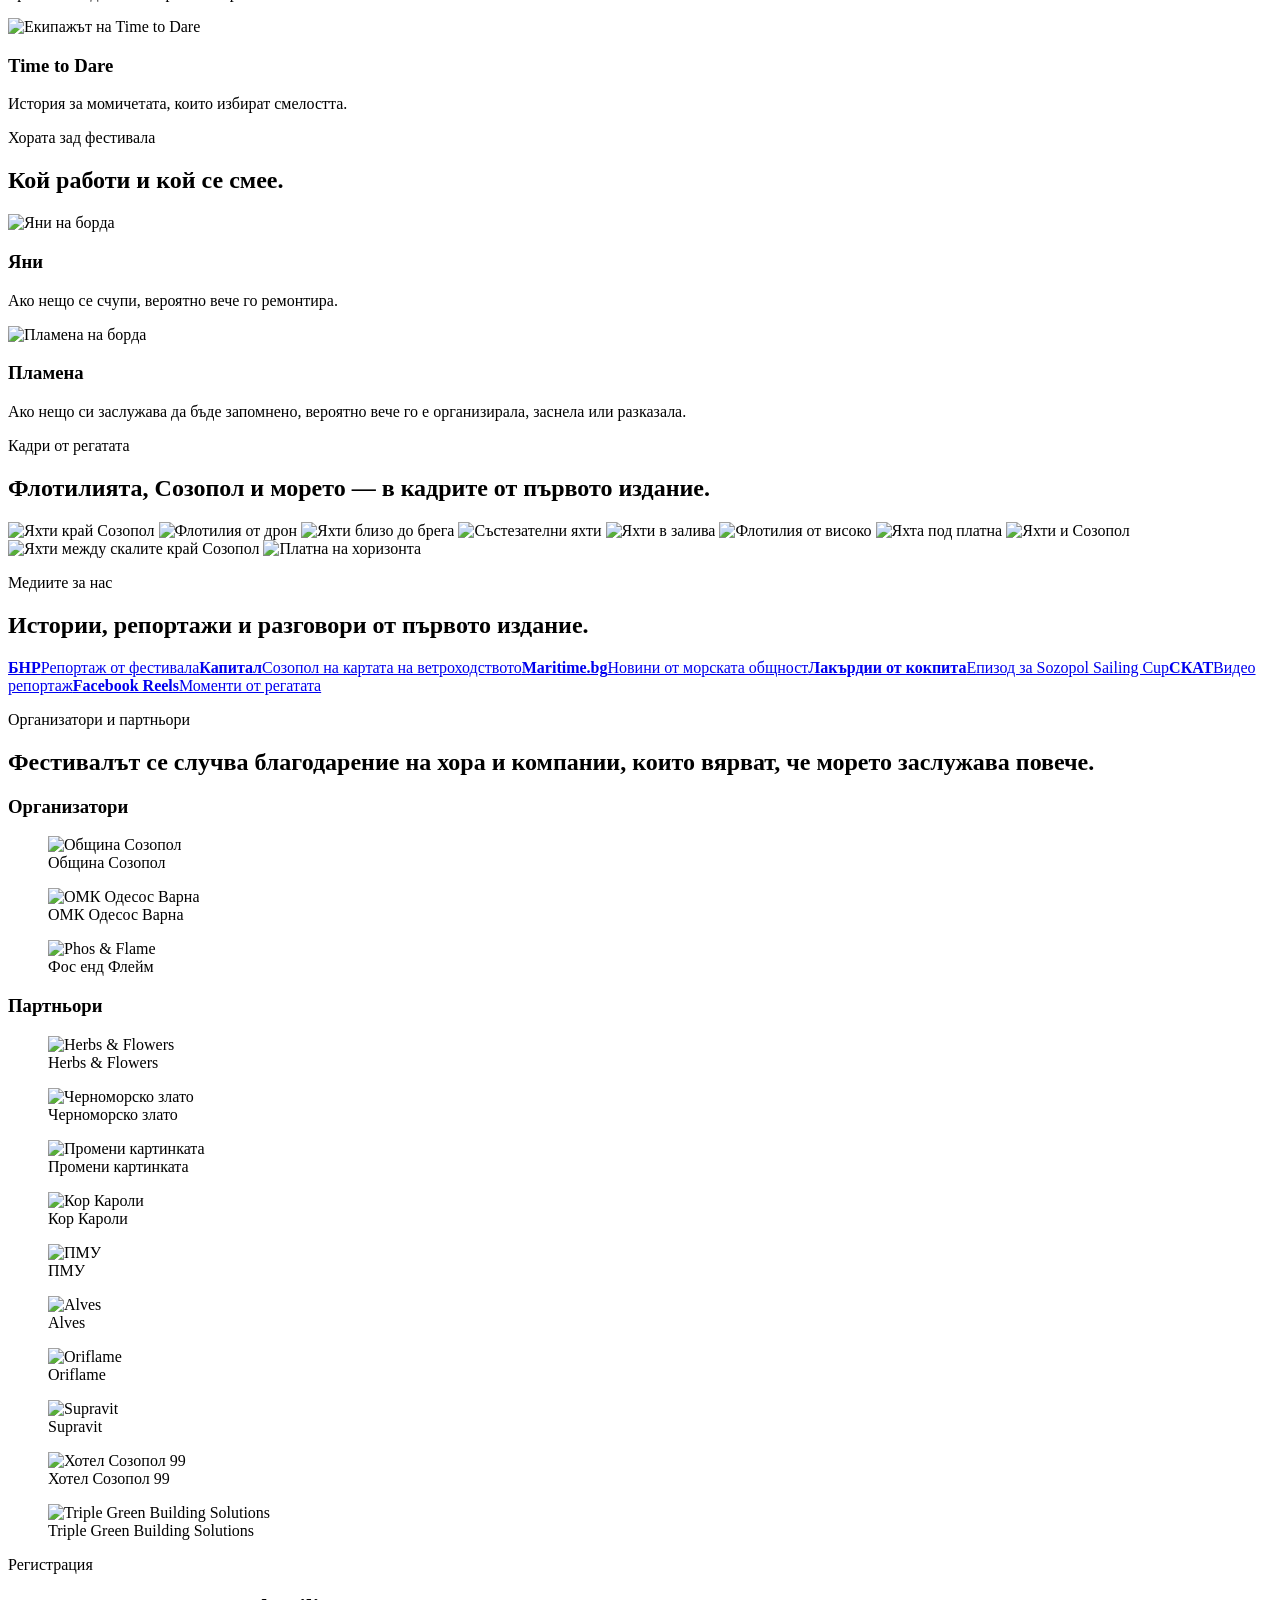
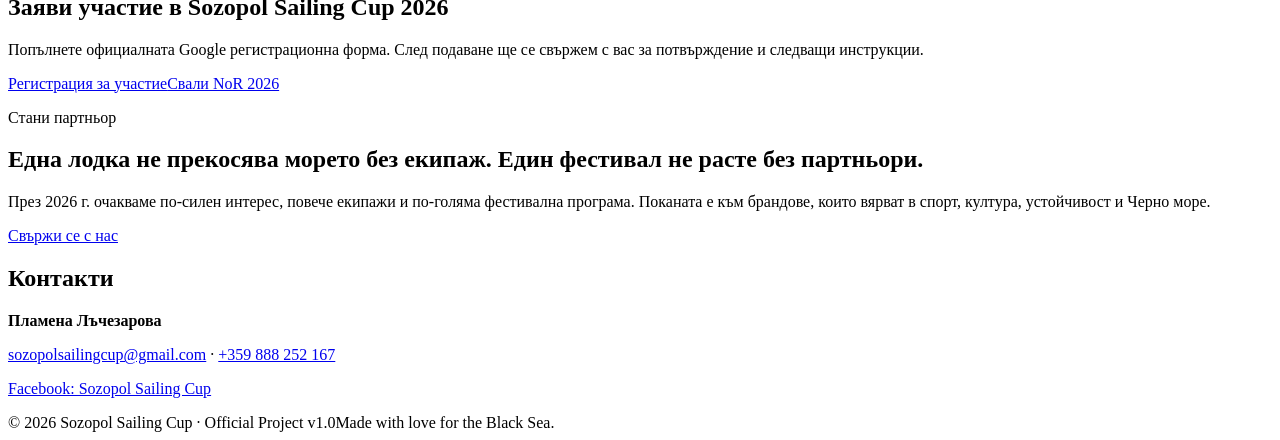
==== commit f441b645: "Add files via upload" ====
--- a/en.html
+++ b/en.html
@@ -1 +1,179 @@
-<!doctype html><html lang="en"><head><meta charset="utf-8"><meta name="viewport" content="width=device-width, initial-scale=1"><meta http-equiv="refresh" content="0; url=./index.html?lang=en"><title>Sozopol Sailing Cup — English</title><link rel="canonical" href="https://sozopolsailingcup.com/index.html?lang=en"></head><body><p><a href="./index.html?lang=en">Continue to English site</a></p></body></html>+<!doctype html>
+<html lang="en">
+<head>
+  <meta charset="utf-8" />
+  <meta name="viewport" content="width=device-width, initial-scale=1" />
+  <title>Sozopol Sailing Cup 2026 – English</title>
+  <meta name="description" content="Sozopol Sailing Cup 2026 — регата и морски фестивал, 11–13 септември 2026, Созопол." />
+  <meta property="og:title" content="Sozopol Sailing Cup 2026" />
+  <meta property="og:description" content="Морето събира хора. Регата, документално кино, устойчивост и фокус върху жените във ветроходството." />
+  <meta property="og:image" content="assets/photos/fleet-drone.jpg" />
+  <link rel="stylesheet" href="css/variables.css" />
+  <link rel="stylesheet" href="css/style.css" />
+  <link rel="stylesheet" href="css/animations.css" />
+  <link rel="stylesheet" href="css/responsive.css" />
+</head>
+<body>
+<header class="nav" id="nav">
+  <a class="brand" href="#top" aria-label="Sozopol Sailing Cup"><img src="logos/organizers/ssc-logo.png" alt="Sozopol Sailing Cup"/><span>Sozopol<br><b>Sailing Cup</b></span></a>
+  <button class="menu" id="menuBtn">Меню</button>
+  <nav id="navlinks">
+    <a href="#cause">Кауза</a><a href="#regatta">Регата</a><a href="#registration">Регистрация</a><a href="#festival">Фестивал</a><a href="#women">Фокус 2026</a><a href="#team">Екипът</a><a href="#media">Медии</a><a href="#partners">Партньори</a><a href="#contact">Контакти</a>
+  </nav>
+  <div class="lang"><button data-lang="bg">BG</button><button class="active" data-lang="en">EN</button></div>
+</header>
+
+<main id="top">
+  <section class="hero" aria-label="Начало">
+    <div class="hero-bg"></div><div class="veil"></div>
+    <div class="hero-inner reveal">
+      <p class="kicker" data-bg="11 – 13 септември 2026 · Созопол" data-en="11–13 September 2026 · Sozopol">11 – 13 септември 2026 · Созопол</p>
+      <h1 data-bg="Sozopol Sailing Cup" data-en="Sozopol Sailing Cup">Sozopol Sailing Cup</h1>
+      <p class="script" data-bg="Морето събира хора." data-en="The sea brings people together.">Морето събира хора.</p>
+      <p class="sub" data-bg="Регата • Фестивал • Кауза" data-en="Regatta • Festival • Cause">Регата • Фестивал • Кауза</p>
+      <div class="actions"><a class="btn fill" href="https://docs.google.com/forms/d/e/1FAIpQLSeyX7fJ65j8lDWtOeq9MLJPHlEOxrFcGjpayfAM2DF4OaPudA/viewform?usp=dialog" target="_blank" rel="noopener" data-bg="Регистрация за участие" data-en="Enter the regatta">Регистрация за участие</a><a class="btn" href="docs/NoR-SSC-2026.docx" data-bg="Свали NoR 2026" data-en="Download NoR 2026">Свали NoR 2026</a><a class="btn" href="#partner" data-bg="Стани партньор" data-en="Become a partner">Стани партньор</a></div>
+    </div>
+  </section>
+
+  <section class="stats reveal" aria-label="Статистика">
+    <div><b>34</b><span data-bg="яхти в първото издание" data-en="yachts in the first edition">яхти в първото издание</span></div>
+    <div><b>170+</b><span data-bg="ветроходци на вода" data-en="sailors on the water">ветроходци на вода</span></div>
+    <div><b>3</b><span data-bg="дни регата и фестивал" data-en="days of racing and festival">дни регата и фестивал</span></div>
+    <div><b>2026</b><span data-bg="очакваме по-голям флот" data-en="a stronger fleet expected">очакваме по-голям флот</span></div>
+  </section>
+
+  <section class="manifest section reveal">
+    <p data-bg="Не организираме просто регата." data-en="We are not simply organizing a regatta.">Не организираме просто регата.</p>
+    <h2 data-bg="Събираме хора, които вярват, че морето заслужава бъдеще." data-en="We bring together people who believe the sea deserves a future.">Събираме хора, които вярват, че морето заслужава бъдеще.</h2>
+  </section>
+
+  <section id="story" class="story section reveal">
+    <figure><img src="images/story/family.jpg" alt="Пламена, Яни и Леон на първото издание" /></figure>
+    <article>
+      <p class="eyebrow" data-bg="Нашата история" data-en="Our story">Нашата история</p>
+      <h2 data-bg="Мислех, че ветроходството ще ми се случи в следващия живот." data-en="I thought sailing would happen in my next life.">Мислех, че ветроходството ще ми се случи в следващия живот.</h2>
+      <p class="gold" data-bg="Не знаех, че то ще промени този." data-en="I did not know it would change this one.">Не знаех, че то ще промени този.</p>
+      <p data-bg="От първия курс във Варна до срещата с Яни, раждането на сина ни Леон, семейната яхта и първата регата в Созопол — Sozopol Sailing Cup се роди от любов към морето!" data-en="From the first sailing course in Varna to meeting Yani, the birth of our son Leon, our family yacht and the first regatta in Sozopol — Sozopol Sailing Cup was born from love for the sea!">От първия курс във Варна до срещата с Яни, раждането на сина ни Леон, семейната яхта и първата регата в Созопол — Sozopol Sailing Cup се роди от любов към морето!</p>
+      <div class="timeline"><span>2019<em>първи курс</em></span><span>2020<em>Яни</em></span><span>2022<em>Леон</em></span><span>2023<em>яхтата</em></span><span>2025<em>първа регата</em></span><span>2026<em>следваща глава</em></span></div>
+    </article>
+  </section>
+
+  <section id="cause" class="section cause reveal">
+    <div class="cause-photo">
+      <img src="images/cause/leon-black-sea.jpg" alt="Леон и причината да пазим морето" />
+    </div>
+    <div class="cause-copy">
+      <p class="eyebrow" data-bg="Морето е нашата кауза" data-en="The sea is our cause">Морето е нашата кауза</p>
+      <h2 data-bg="Не искаме децата ни да наследят море, пълно с отпадъци." data-en="We do not want our children to inherit a sea full of waste.">Не искаме децата ни да наследят море, пълно с отпадъци.</h2>
+      <p data-bg="Идеята за Sozopol Sailing Cup никога не е била само да организираме регата. Роди се от любов към морето и от убеждението, че сме длъжни да го пазим." data-en="The idea behind Sozopol Sailing Cup was never only to organize a regatta. It was born from love for the sea and the belief that we have a responsibility to protect it.">Идеята за Sozopol Sailing Cup никога не е била само да организираме регата. Роди се от любов към морето и от убеждението, че сме длъжни да го пазим.</p>
+      <div class="focus-stack">
+        <article class="focus-card is-2025">
+          <span class="year">Фокус на 2025</span>
+          <h3>Чисто Черно море</h3>
+          <p>Замърсяване на Черно море · устойчив туризъм</p>
+        </article>
+        <article class="focus-card is-2026">
+          <span class="year">Фокус на 2026</span>
+          <h3>Жените във ветроходството</h3>
+          <p>Документално кино · срещи · разговори</p>
+        </article>
+      </div>
+    </div>
+  </section>
+
+
+  <section id="regatta" class="section dark reveal">
+    <div class="section-head"><p class="eyebrow">Регатата</p><h2 data-bg="Три дни по вода. ORC, IRC и туристически лодки в акваторията на Созопол." data-en="Three days on the water. ORC, IRC and cruising boats in Sozopol waters.">Три дни по вода. ORC, IRC и туристически лодки в акваторията на Созопол.</h2></div>
+    <div class="photo-split"><img src="images/regatta/regatta-collage.jpg" alt="Кадри от първото издание на Sozopol Sailing Cup"/><div class="cards"><article><b>ORC</b><span>валиден ORC сертификат</span></article><article><b>IRC</b><span>валиден IRC сертификат</span></article><article><b>Туристически лодки</b><span>за лодки без ORC/IRC</span></article><article><b>Pro-Am Race</b><span>демонстрационна гонка за гости и партньори</span></article></div></div>
+  </section>
+
+  <section id="festival" class="section festival reveal">
+    <div class="festival-copy"><p class="eyebrow">Фестивалът</p><h2 data-bg="Кино, лекции, музика — и разговори, които остават след финала." data-en="Cinema, lectures, music — and conversations that remain after the finish.">Кино, лекции, музика — и разговори, които остават след финала.</h2><p data-bg="Sozopol Sailing Cup не е само стартова линия и финал. Това са срещи с хора, прожекции, лекции, общност и вечерите, в които морето продължава да говори на брега." data-en="Sozopol Sailing Cup is not only a start line and a finish. It is encounters, screenings, lectures, community and evenings when the sea continues speaking on shore.">Sozopol Sailing Cup не е само стартова линия и финал. Това са срещи с хора, прожекции, лекции, общност и вечерите, в които морето продължава да говори на брега.</p></div>
+    <div class="festival-grid">
+      <img src="images/festival/festival-film-panel.jpg" alt="Кино прожекция и разговор с гости на фестивала" />
+      <img src="images/festival/festival-lecture-outdoor.jpg" alt="Лекция и среща на открито в Созопол" />
+      <img src="images/festival/festival-talk.jpg" alt="Публика на лекция от фестивалната програма" />
+      <img src="images/festival/festival-lecture-hall.jpg" alt="Лекция в зала" />
+      <img src="images/festival/festival-catering.jpg" alt="Фестивална атмосфера след лекциите" />
+    </div>
+  </section>
+
+  <section id="women" class="section women dark reveal">
+    <div class="women-text"><p class="eyebrow">Фокус на 2026</p><h2 data-bg="Жените във ветроходството" data-en="Women at the Helm">Жените във ветроходството</h2><p data-bg="Тази година посвещаваме специален акцент на жените, които прекосяват хоризонти, променят стереотипи и вдъхновяват нови екипажи." data-en="This year we dedicate a special focus to women who cross horizons, challenge stereotypes and inspire new crews.">Тази година посвещаваме специален акцент на жените, които прекосяват хоризонти, променят стереотипи и вдъхновяват нови екипажи.</p></div>
+    <article class="film"><img src="images/women/women-wind.jpg" alt="Women and the Wind"/><div><h3>Women & the Wind</h3><p>Три жени. Един катамаран. Северният Атлантик.</p></div></article>
+    <article class="film"><img src="images/women/time-to-dare.jpg" alt="Екипажът на Time to Dare"/><div><h3>Time to Dare</h3><p>История за момичетата, които избират смелостта.</p></div></article>
+  </section>
+
+  <section id="team" class="section team reveal">
+    <div class="section-head center"><p class="eyebrow">Хората зад фестивала</p><h2 data-bg="Кой работи и кой се смее." data-en="Who works and who smiles.">Кой работи и кой се смее.</h2></div>
+    <div class="team-grid">
+      <article><img src="images/story/yani.jpg" alt="Яни на борда"/><h3>Яни</h3><p>Ако нещо се счупи, вероятно вече го ремонтира.</p></article>
+      <article><img src="images/story/plamena.jpg" alt="Пламена на борда"/><h3>Пламена</h3><p>Ако нещо си заслужава да бъде запомнено, вероятно вече го е организирала, заснела или разказала.</p></article>
+    </div>
+  </section>
+
+  <section class="gallery section reveal">
+    <div class="section-head center"><p class="eyebrow">Кадри от регатата</p><h2>Флотилията, Созопол и морето — в кадрите от първото издание.</h2></div>
+    <div class="mosaic regatta-mosaic">
+      <img class="wide" src="images/regatta/regatta-1.jpg" alt="Яхти край Созопол"/>
+      <img class="wide" src="images/regatta/regatta-2.jpg" alt="Флотилия от дрон"/>
+      <img src="images/regatta/regatta-3.jpg" alt="Яхти близо до брега"/>
+      <img src="images/regatta/regatta-4.jpg" alt="Състезателни яхти"/>
+      <img src="images/regatta/regatta-5.jpg" alt="Яхти в залива"/>
+      <img src="images/regatta/regatta-6.jpg" alt="Флотилия от високо"/>
+      <img src="images/regatta/regatta-7.jpg" alt="Яхта под платна"/>
+      <img src="images/regatta/regatta-8.jpg" alt="Яхти и Созопол"/>
+      <img src="images/regatta/regatta-9.jpg" alt="Яхти между скалите край Созопол"/>
+      <img src="images/regatta/regatta-10.jpg" alt="Платна на хоризонта"/>
+    </div>
+  </section>
+
+  <section id="media" class="section media dark reveal"><div class="section-head"><p class="eyebrow">Медиите за нас</p><h2>Истории, репортажи и разговори от първото издание.</h2></div><div class="media-grid"><a href="https://bnrnews.bg/burgas/post/363604/s-filma-okolo-sveta-za-202-dni-zavarshva-vetrohodnia-festival-v-sozopol"><b>БНР</b><span>Репортаж от фестивала</span></a><a href="https://www.capital.bg/light/mesta/2026/07/04/4917389_sozopol_sailing_cup_vrushta_grada_na/"><b>Капитал</b><span>Созопол на картата на ветроходството</span></a><a href="https://www.maritime.bg/135277/"><b>Maritime.bg</b><span>Новини от морската общност</span></a><a href="https://www.youtube.com/watch?v=WLPwPcIiSac"><b>Лакърдии от кокпита</b><span>Епизод за Sozopol Sailing Cup</span></a><a href="https://www.youtube.com/watch?v=yY9gK0yuVj0"><b>СКАТ</b><span>Видео репортаж</span></a><a href="https://www.facebook.com/profile.php?id=61577680336675&sk=reels_tab"><b>Facebook Reels</b><span>Моменти от регатата</span></a></div></section>
+
+  <section id="partners" class="section partners reveal">
+    <div class="section-head center">
+      <p class="eyebrow">Организатори и партньори</p>
+      <h2 data-bg="Фестивалът се случва благодарение на хора и компании, които вярват, че морето заслужава повече." data-en="The festival happens thanks to people and companies who believe the sea deserves more.">Фестивалът се случва благодарение на хора и компании, които вярват, че морето заслужава повече.</h2>
+    </div>
+    <div class="partner-block">
+      <h3>Организатори</h3>
+      <div class="logos three">
+        <figure><img src="logos/organizers/sozopol.png" alt="Община Созопол"><figcaption>Община Созопол</figcaption></figure>
+        <figure><img src="logos/organizers/omk.png" alt="ОМК Одесос Варна"><figcaption>ОМК Одесос Варна</figcaption></figure>
+        <figure><img src="logos/organizers/phos.jpg" alt="Phos & Flame"><figcaption>Фос енд Флейм</figcaption></figure>
+      </div>
+    </div>
+    <div class="partner-block">
+      <h3>Партньори</h3>
+      <div class="logos many">
+        <figure><img src="logos/partners/herbs.png" alt="Herbs & Flowers"><figcaption>Herbs & Flowers</figcaption></figure>
+        <figure><img src="logos/partners/black-sea-gold.png" alt="Черноморско злато"><figcaption>Черноморско злато</figcaption></figure>
+        <figure><img src="logos/partners/promeni.jpg" alt="Промени картинката"><figcaption>Промени картинката</figcaption></figure>
+        <figure><img src="logos/partners/cor-caroli.png" alt="Кор Кароли"><figcaption>Кор Кароли</figcaption></figure>
+        <figure><img src="logos/partners/pmu.jpg" alt="ПМУ"><figcaption>ПМУ</figcaption></figure>
+        <figure><img src="logos/partners/alves.png" alt="Alves"><figcaption>Alves</figcaption></figure>
+        <figure><img src="logos/partners/oriflame.png" alt="Oriflame"><figcaption>Oriflame</figcaption></figure>
+        <figure><img src="logos/partners/supravit.png" alt="Supravit"><figcaption>Supravit</figcaption></figure>
+        <figure><img src="logos/partners/hotel99.png" alt="Хотел Созопол 99"><figcaption>Хотел Созопол 99</figcaption></figure>
+        <figure><img src="logos/partners/triple.webp" alt="Triple Green Building Solutions"><figcaption>Triple Green Building Solutions</figcaption></figure>
+      </div>
+    </div>
+  </section>
+
+  <section id="registration" class="section registration reveal">
+    <div class="section-head center">
+      <p class="eyebrow" data-bg="Регистрация" data-en="Registration">Регистрация</p>
+      <h2 data-bg="Заяви участие в Sozopol Sailing Cup 2026" data-en="Enter Sozopol Sailing Cup 2026">Заяви участие в Sozopol Sailing Cup 2026</h2>
+      <p data-bg="Попълнете официалната Google регистрационна форма. След подаване ще се свържем с вас за потвърждение и следващи инструкции." data-en="Fill in the official Google registration form. After submission, we will contact you with confirmation and next steps.">Попълнете официалната Google регистрационна форма. След подаване ще се свържем с вас за потвърждение и следващи инструкции.</p>
+      <div class="actions center-actions"><a class="btn fill darktext" href="https://docs.google.com/forms/d/e/1FAIpQLSeyX7fJ65j8lDWtOeq9MLJPHlEOxrFcGjpayfAM2DF4OaPudA/viewform?usp=dialog" target="_blank" rel="noopener" data-bg="Регистрация за участие" data-en="Registration form">Регистрация за участие</a><a class="btn darktext outline" href="docs/NoR-SSC-2026.docx" data-bg="Свали NoR 2026" data-en="Download NoR 2026">Свали NoR 2026</a></div>
+    </div>
+  </section>
+
+  <section id="partner" class="cta reveal"><div><p class="eyebrow">Стани партньор</p><h2>Една лодка не прекосява морето без екипаж. Един фестивал не расте без партньори.</h2><p>През 2026 г. очакваме по-силен интерес, повече екипажи и по-голяма фестивална програма. Поканата е към брандове, които вярват в спорт, култура, устойчивост и Черно море.</p><a class="btn fill" href="mailto:sozopolsailingcup@gmail.com?subject=Партньорство%20Sozopol%20Sailing%20Cup%202026">Свържи се с нас</a></div></section>
+
+  <section id="contact" class="section contact reveal"><h2>Контакти</h2><p><b>Пламена Лъчезарова</b></p><p><a href="mailto:sozopolsailingcup@gmail.com">sozopolsailingcup@gmail.com</a> · <a href="tel:+359888252167">+359 888 252 167</a></p><p><a href="https://www.facebook.com/profile.php?id=61577680336675">Facebook: Sozopol Sailing Cup</a></p></section>
+</main>
+<footer><span>© 2026 Sozopol Sailing Cup · Official Project v1.0</span><span>Made with love for the Black Sea.</span></footer>
+<script src="js/app.js"></script>
+</body>
+</html>
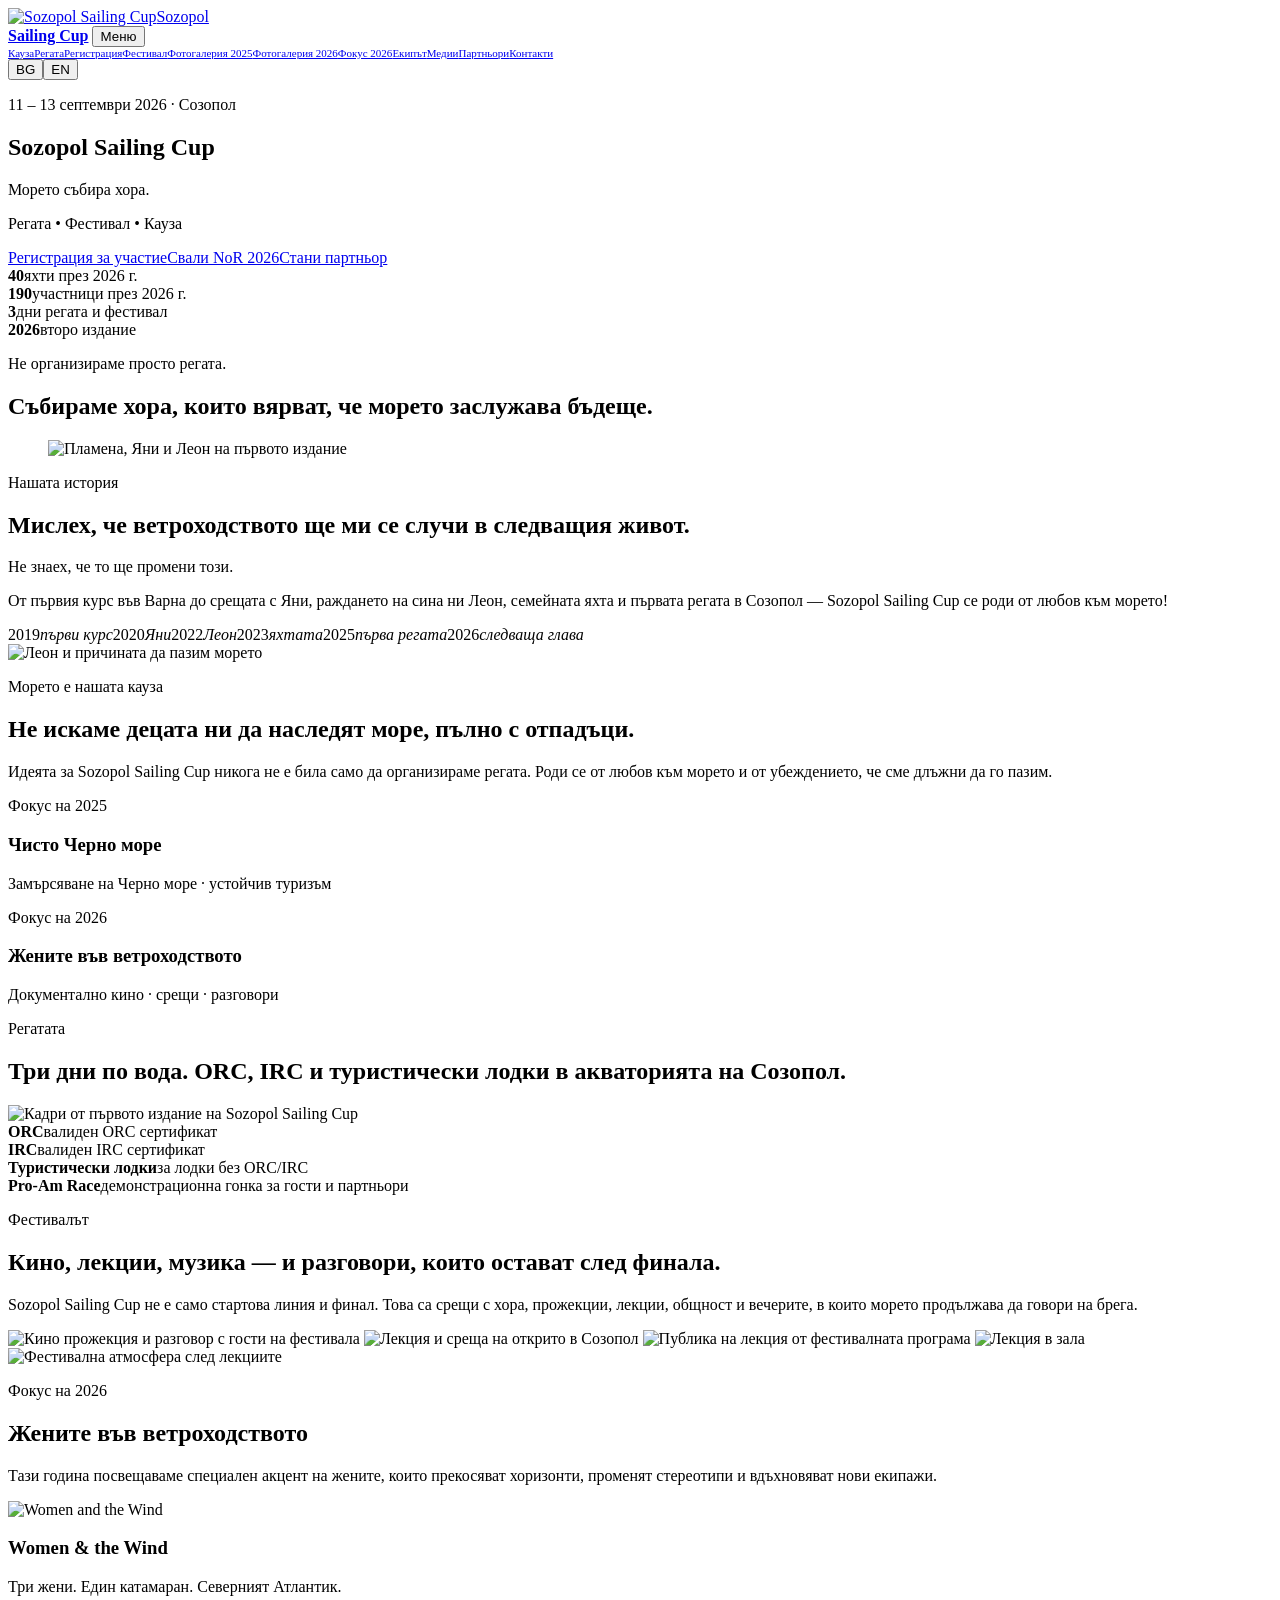
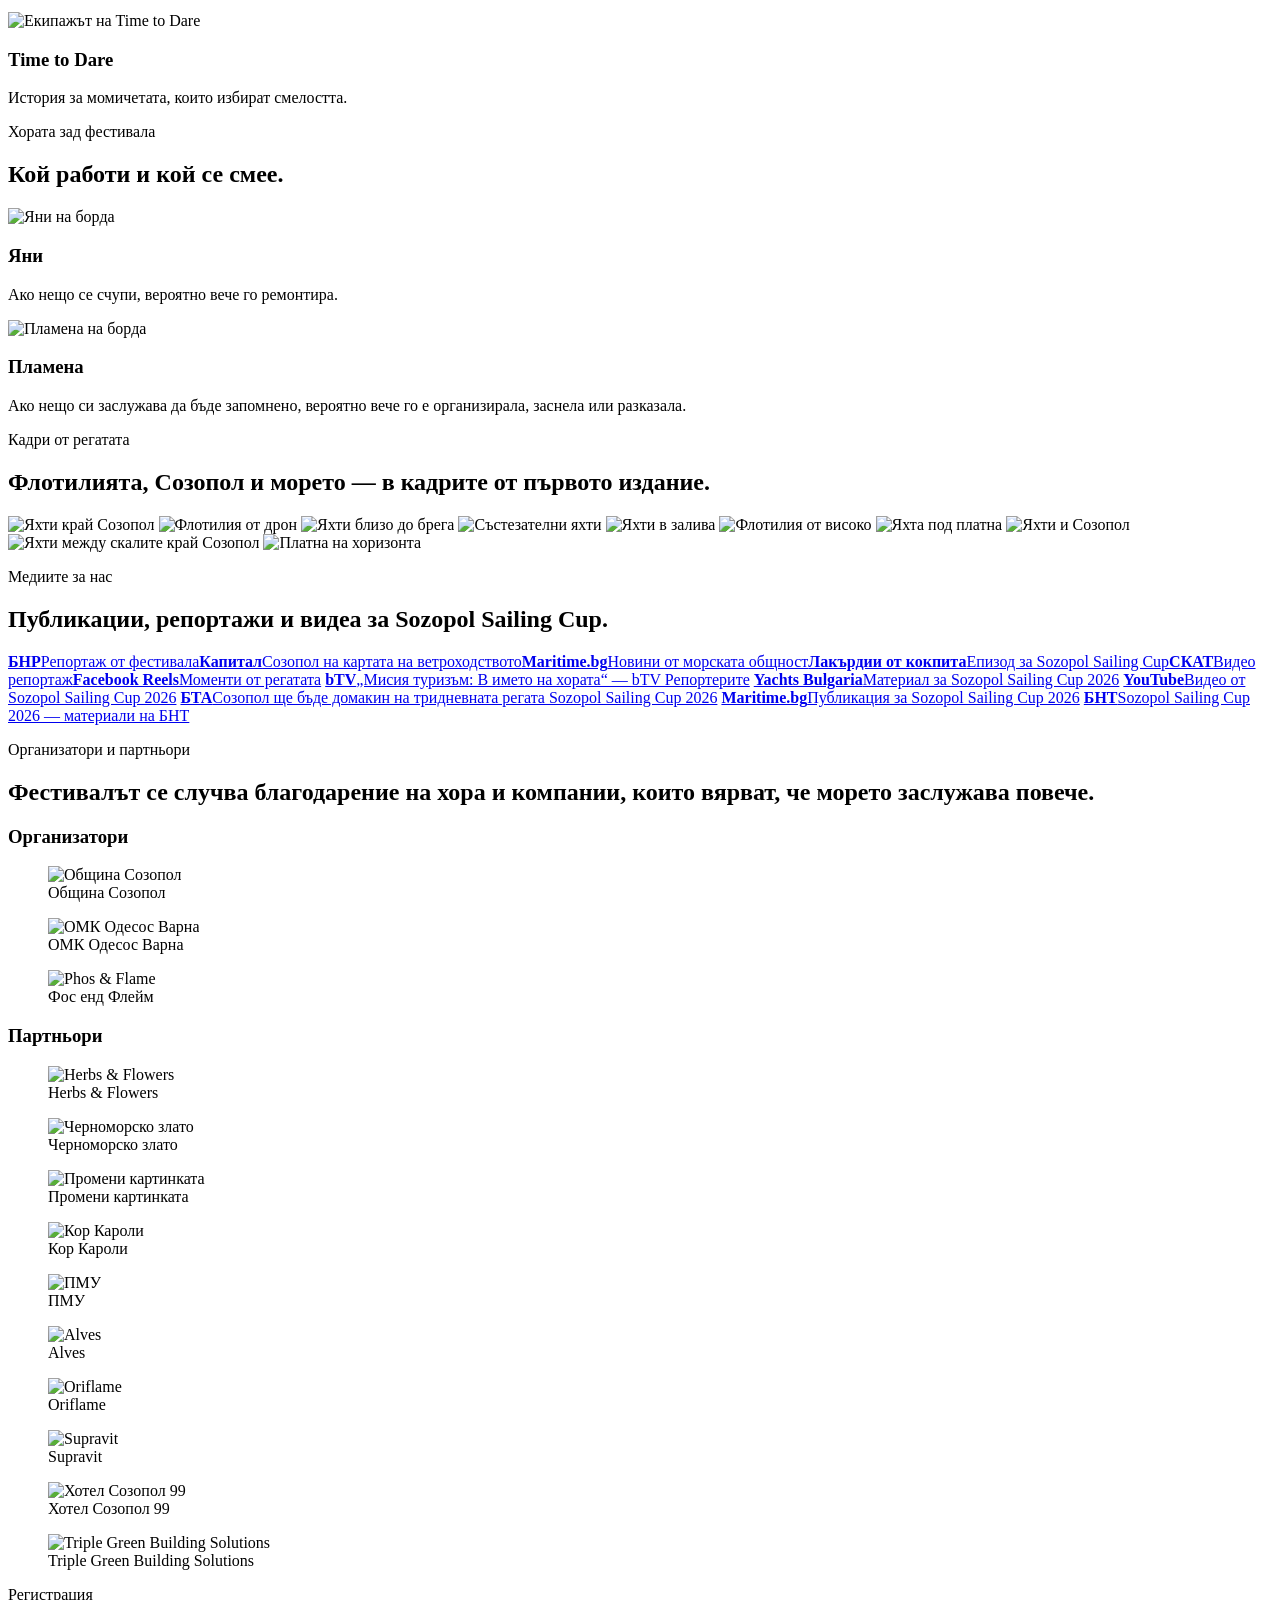
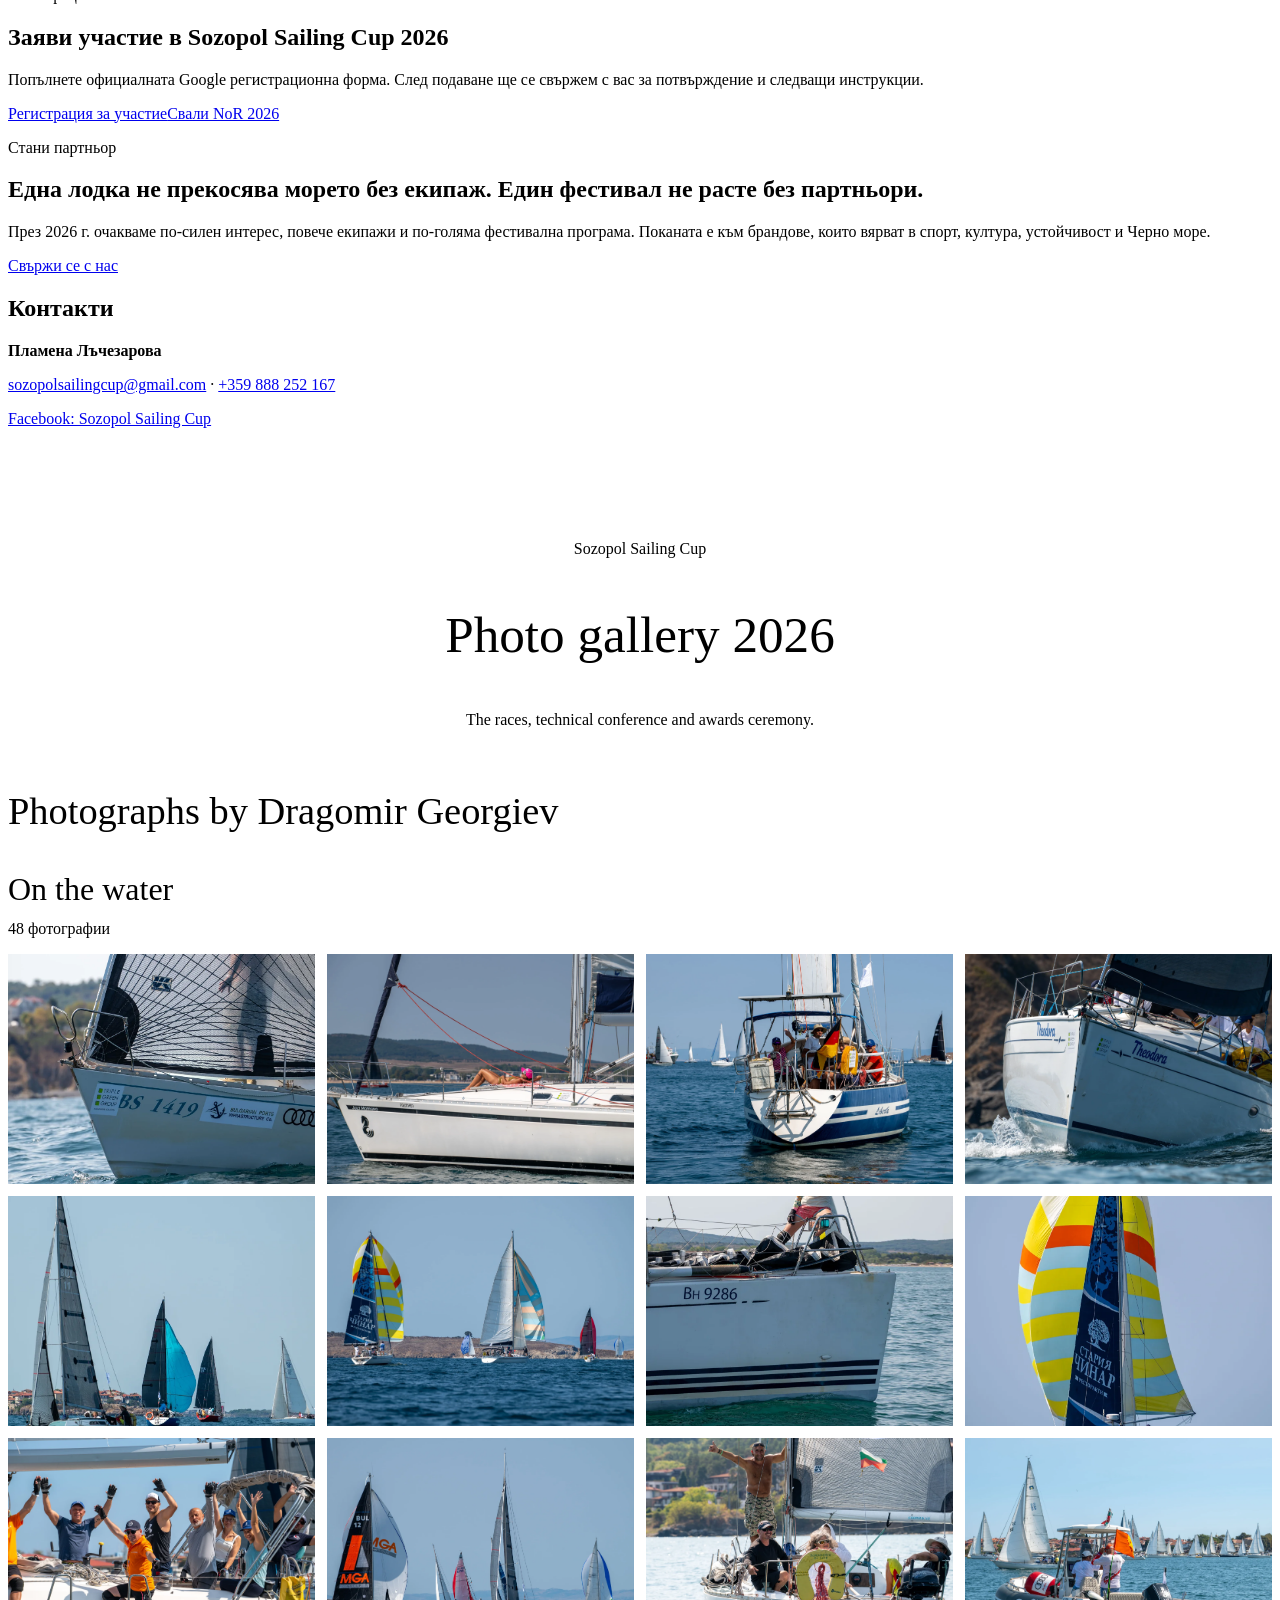
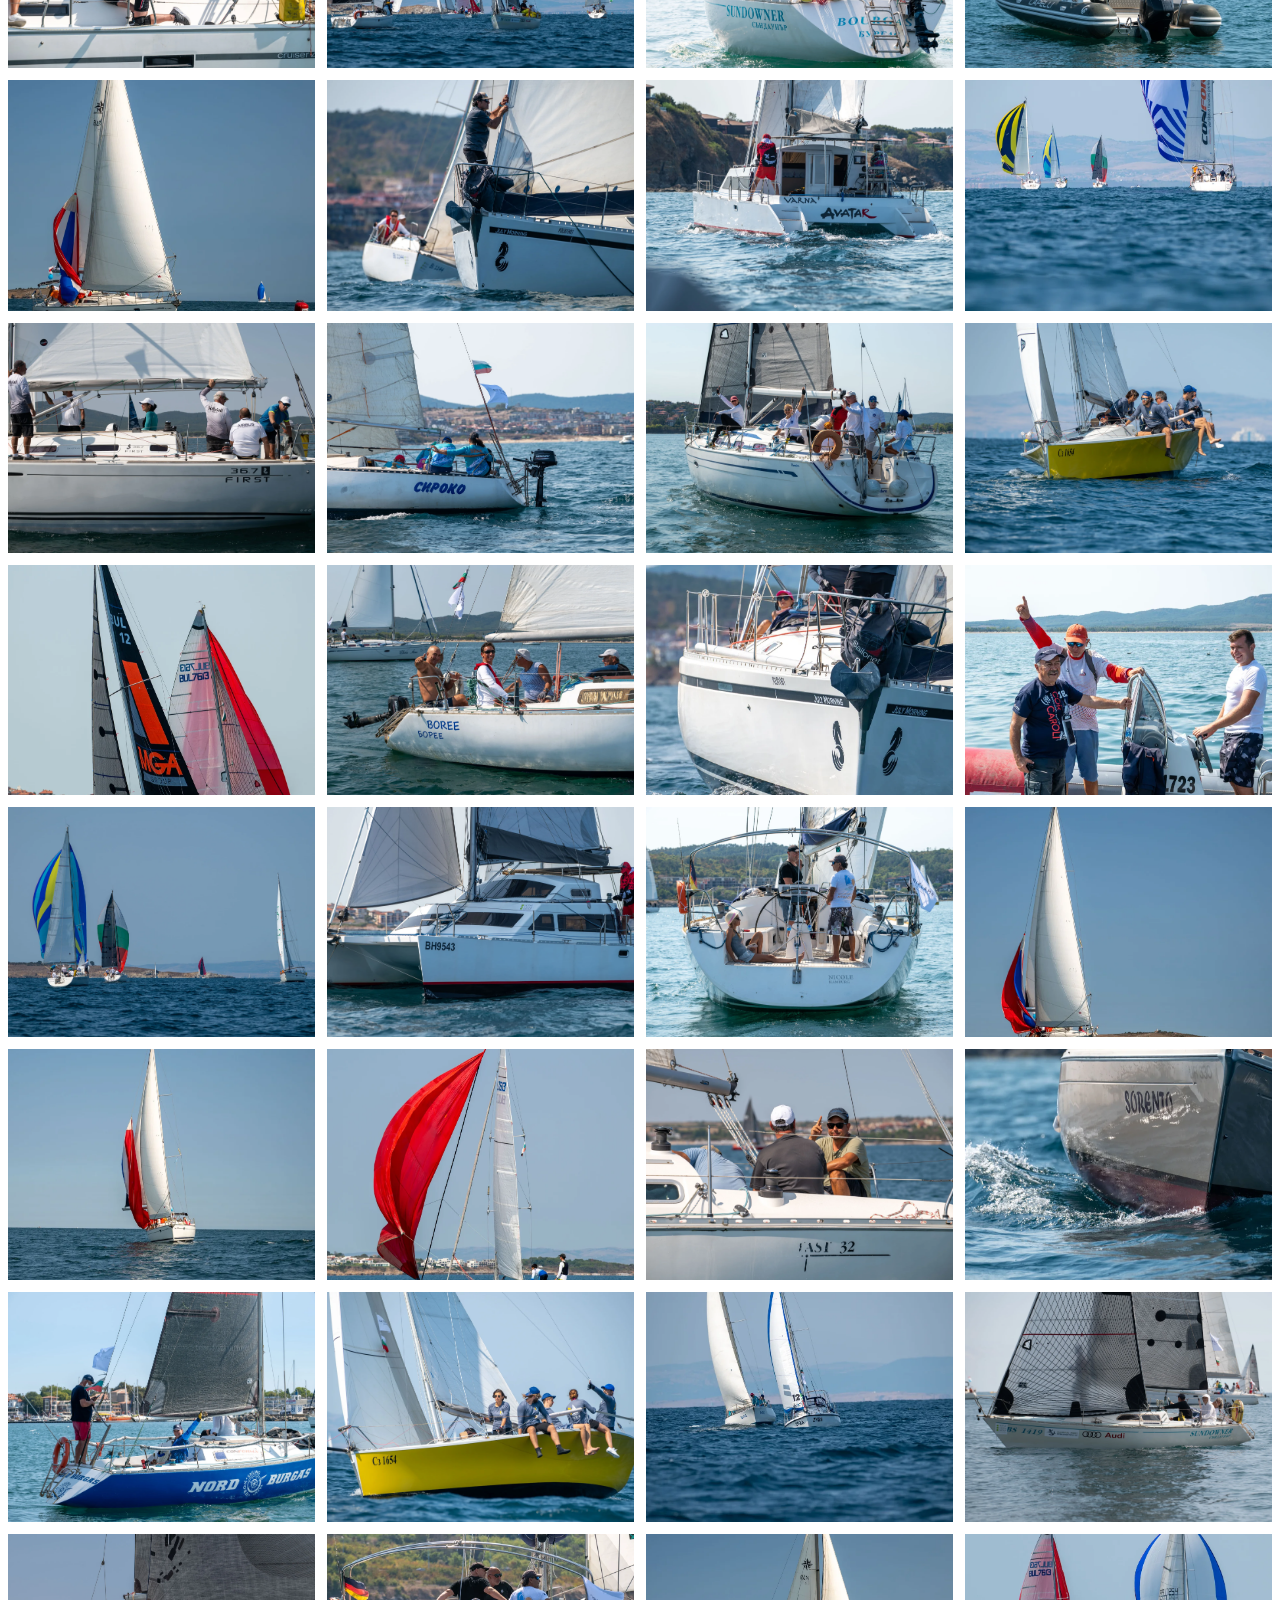
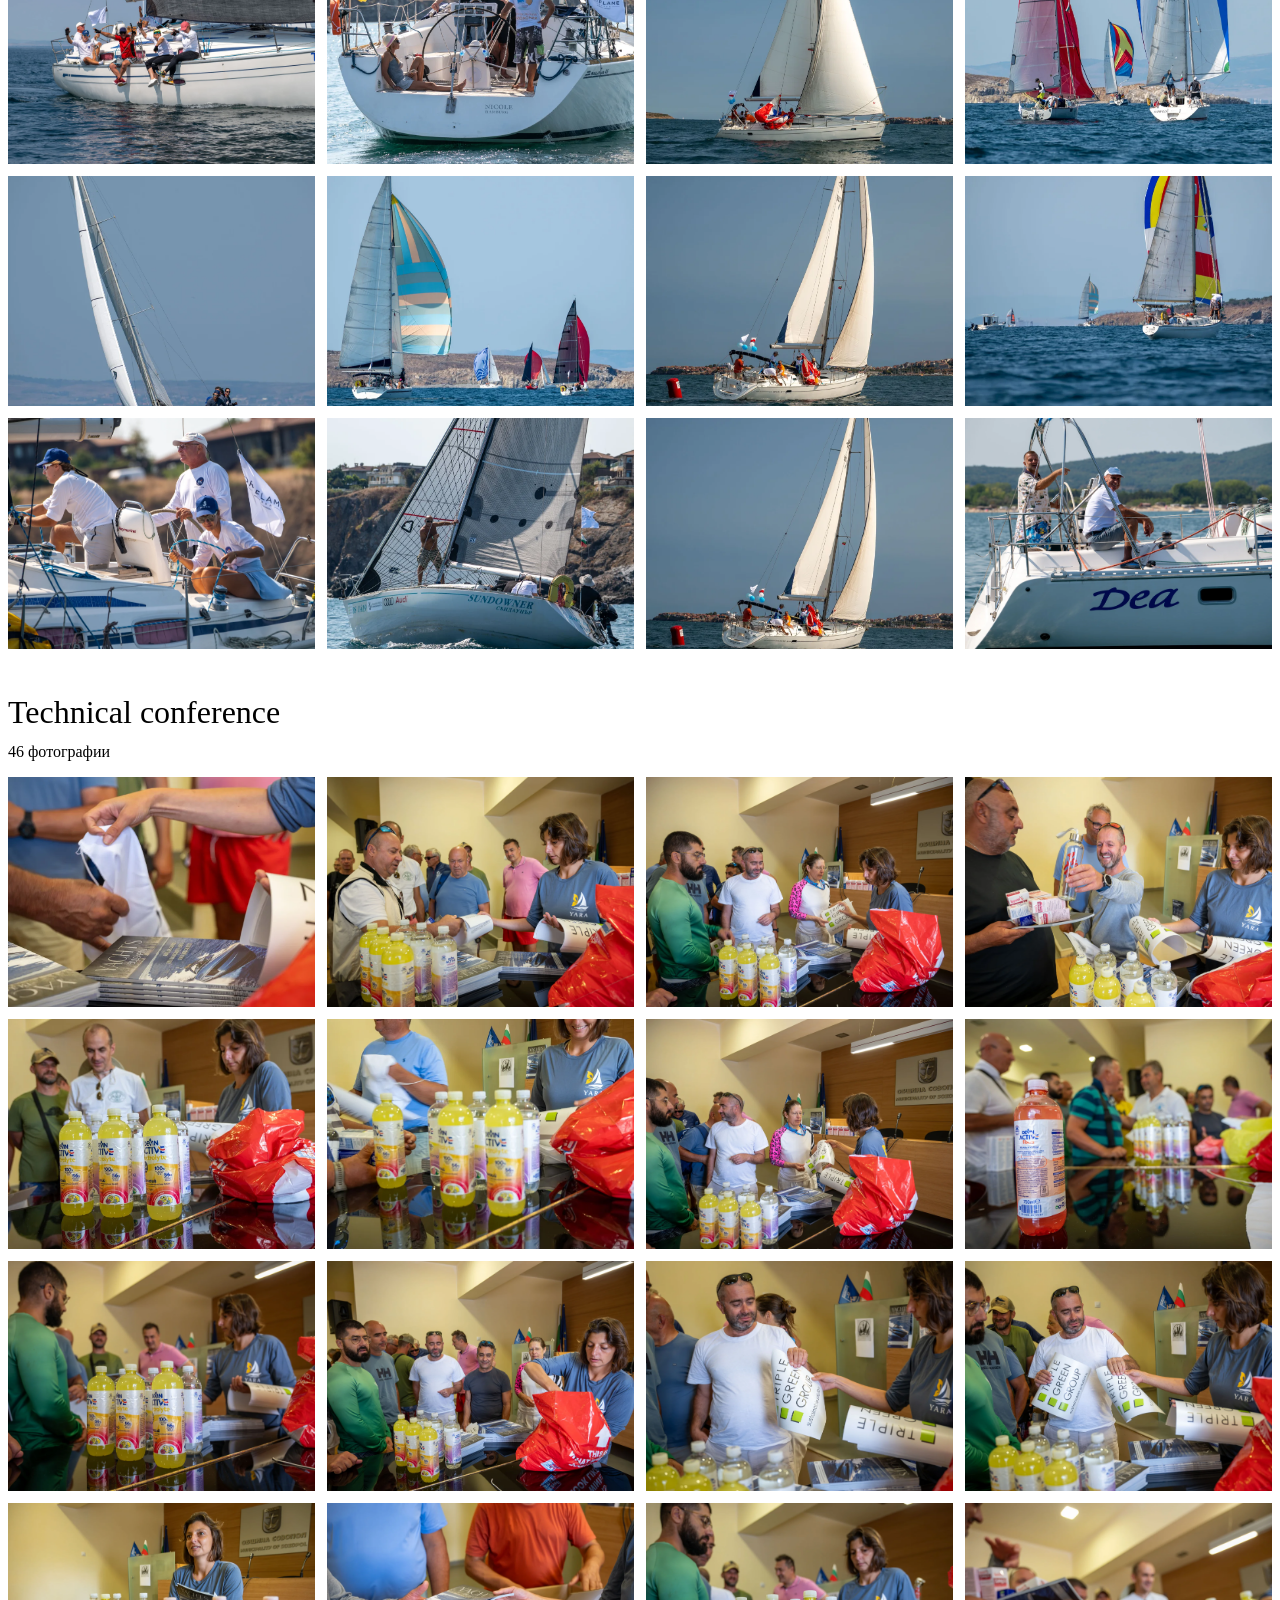
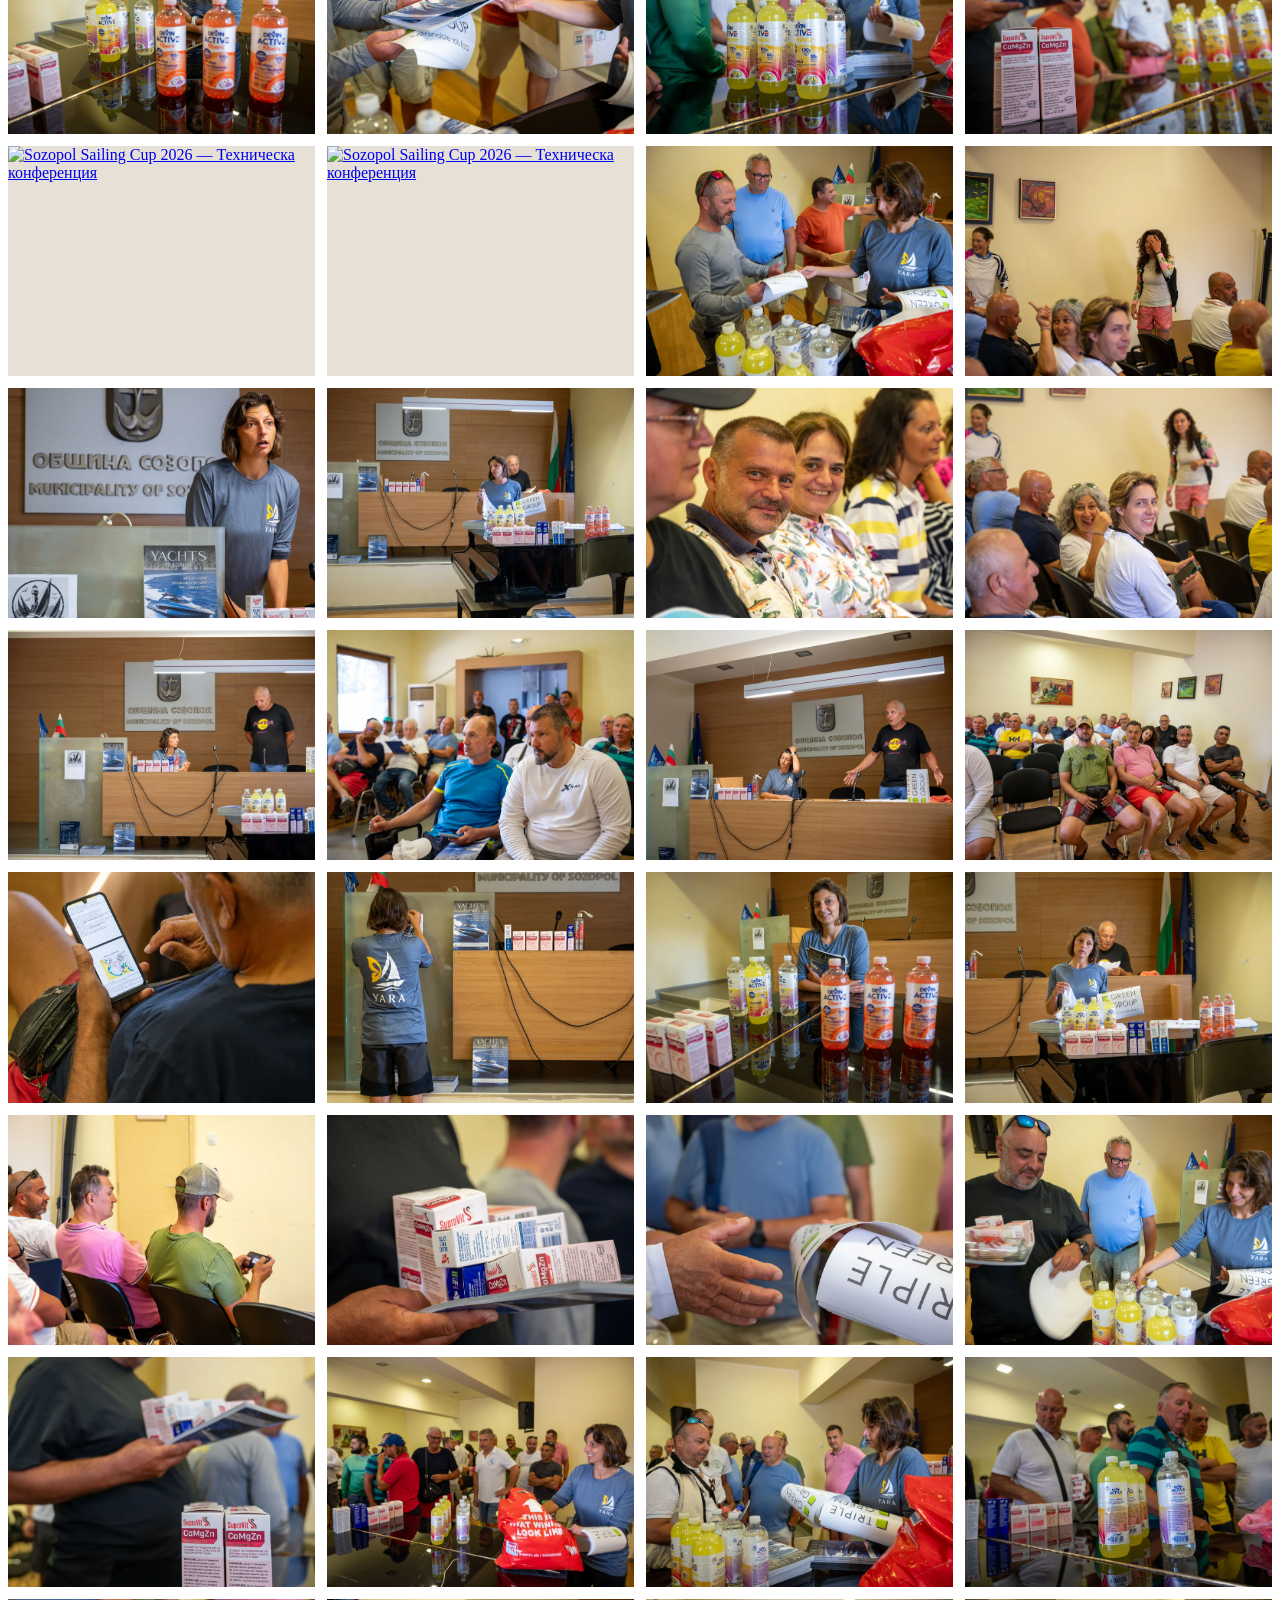
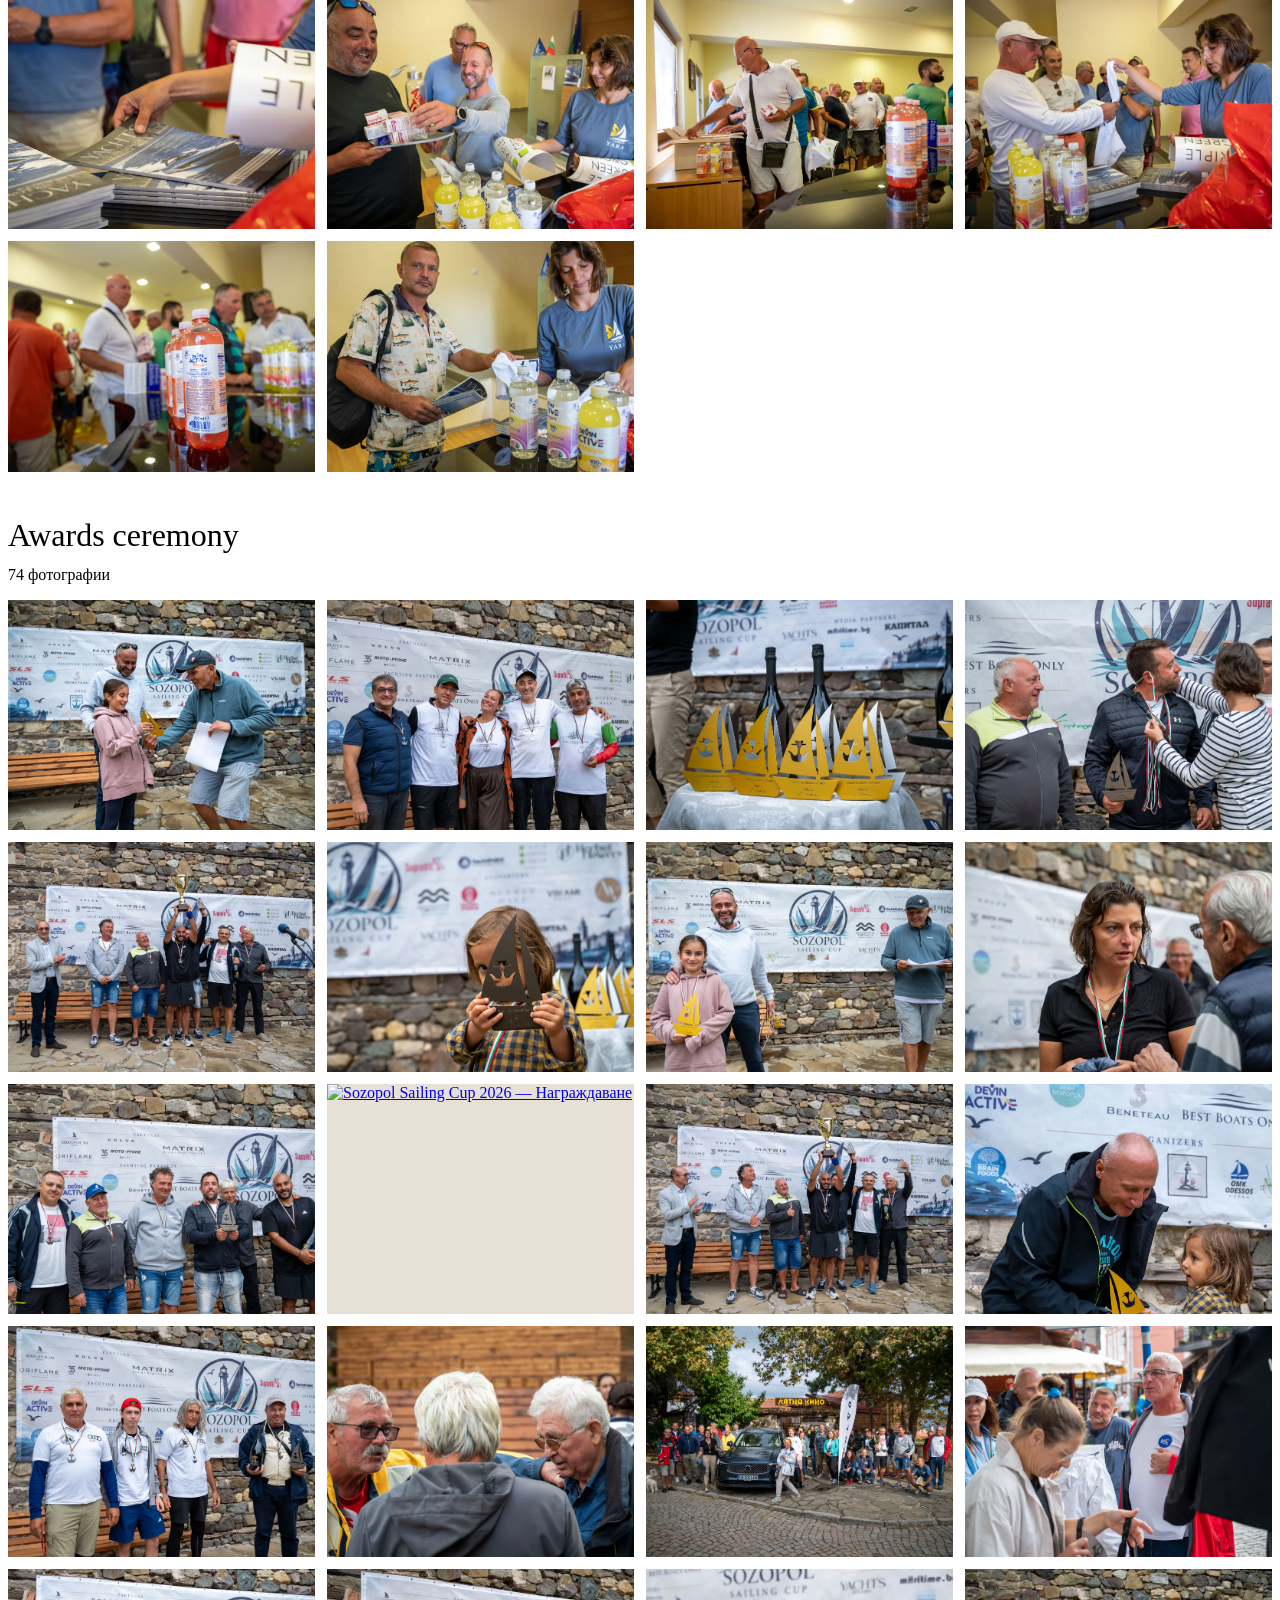
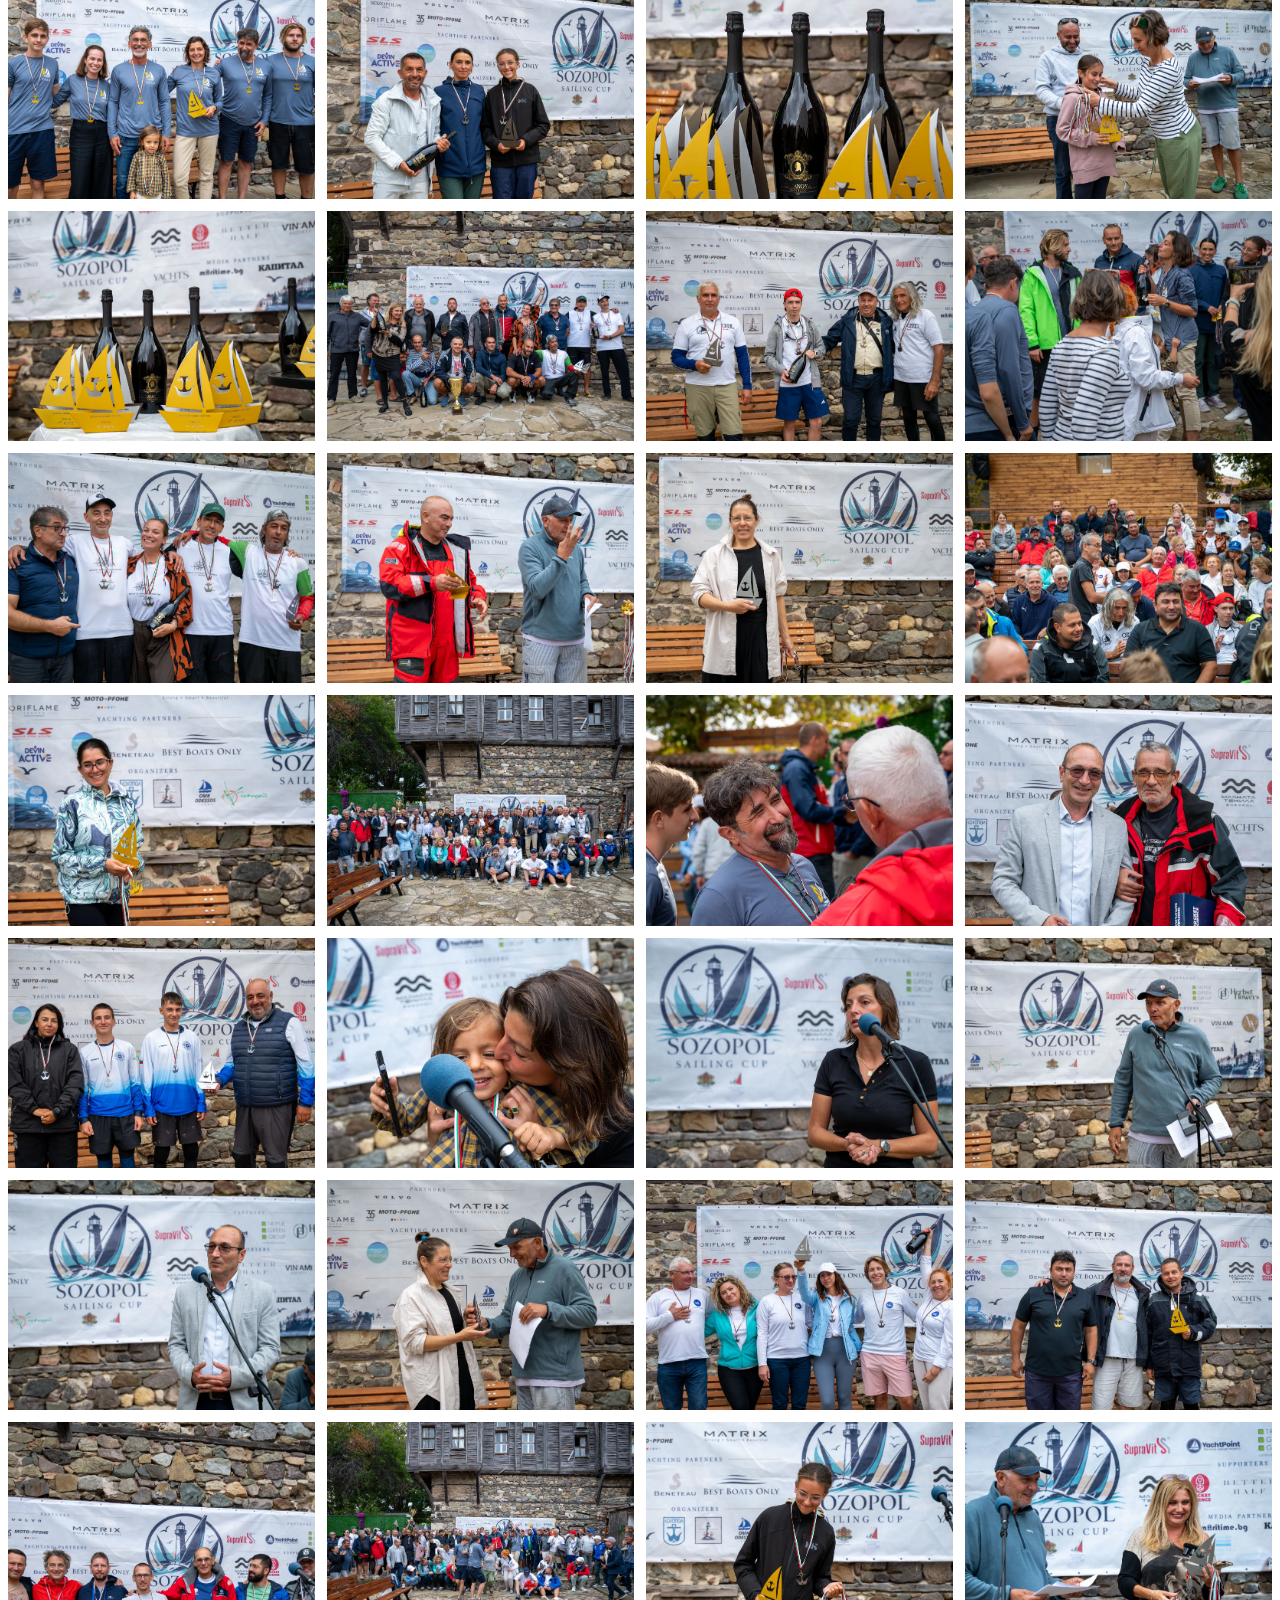
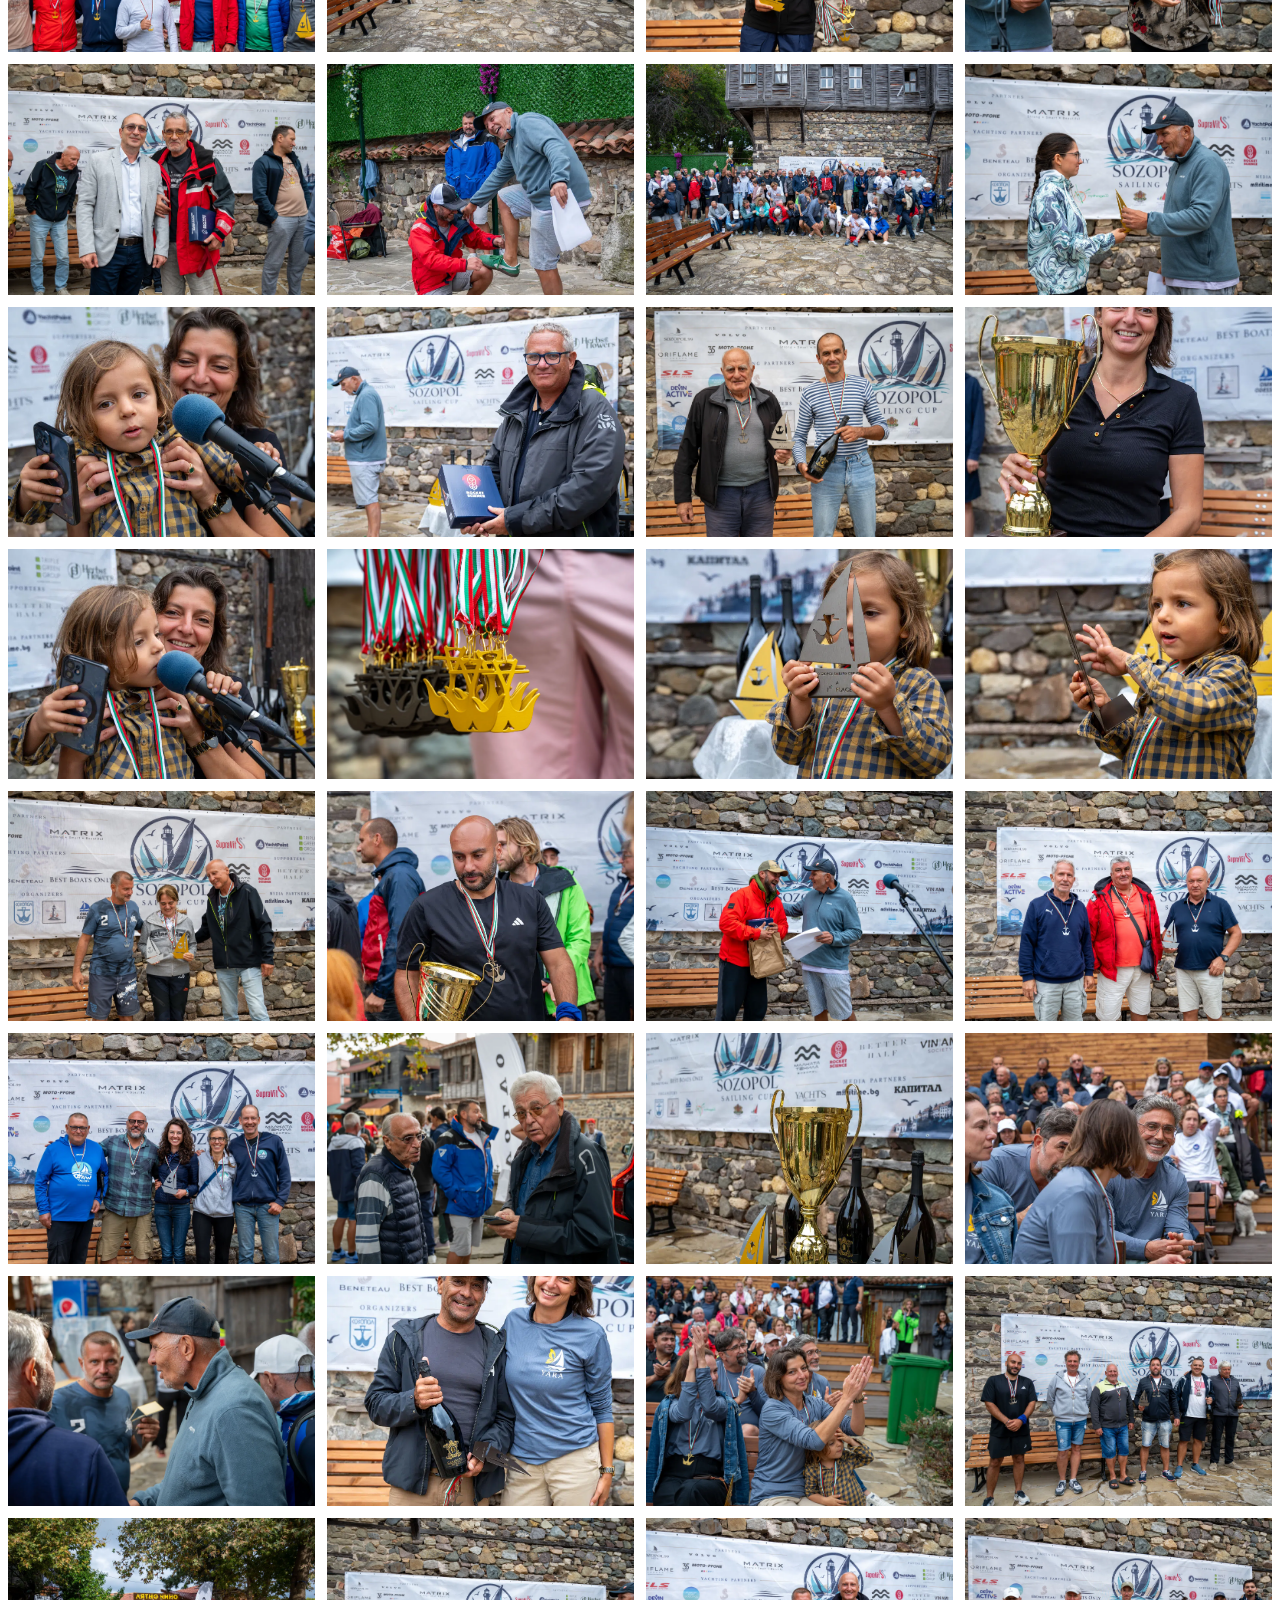
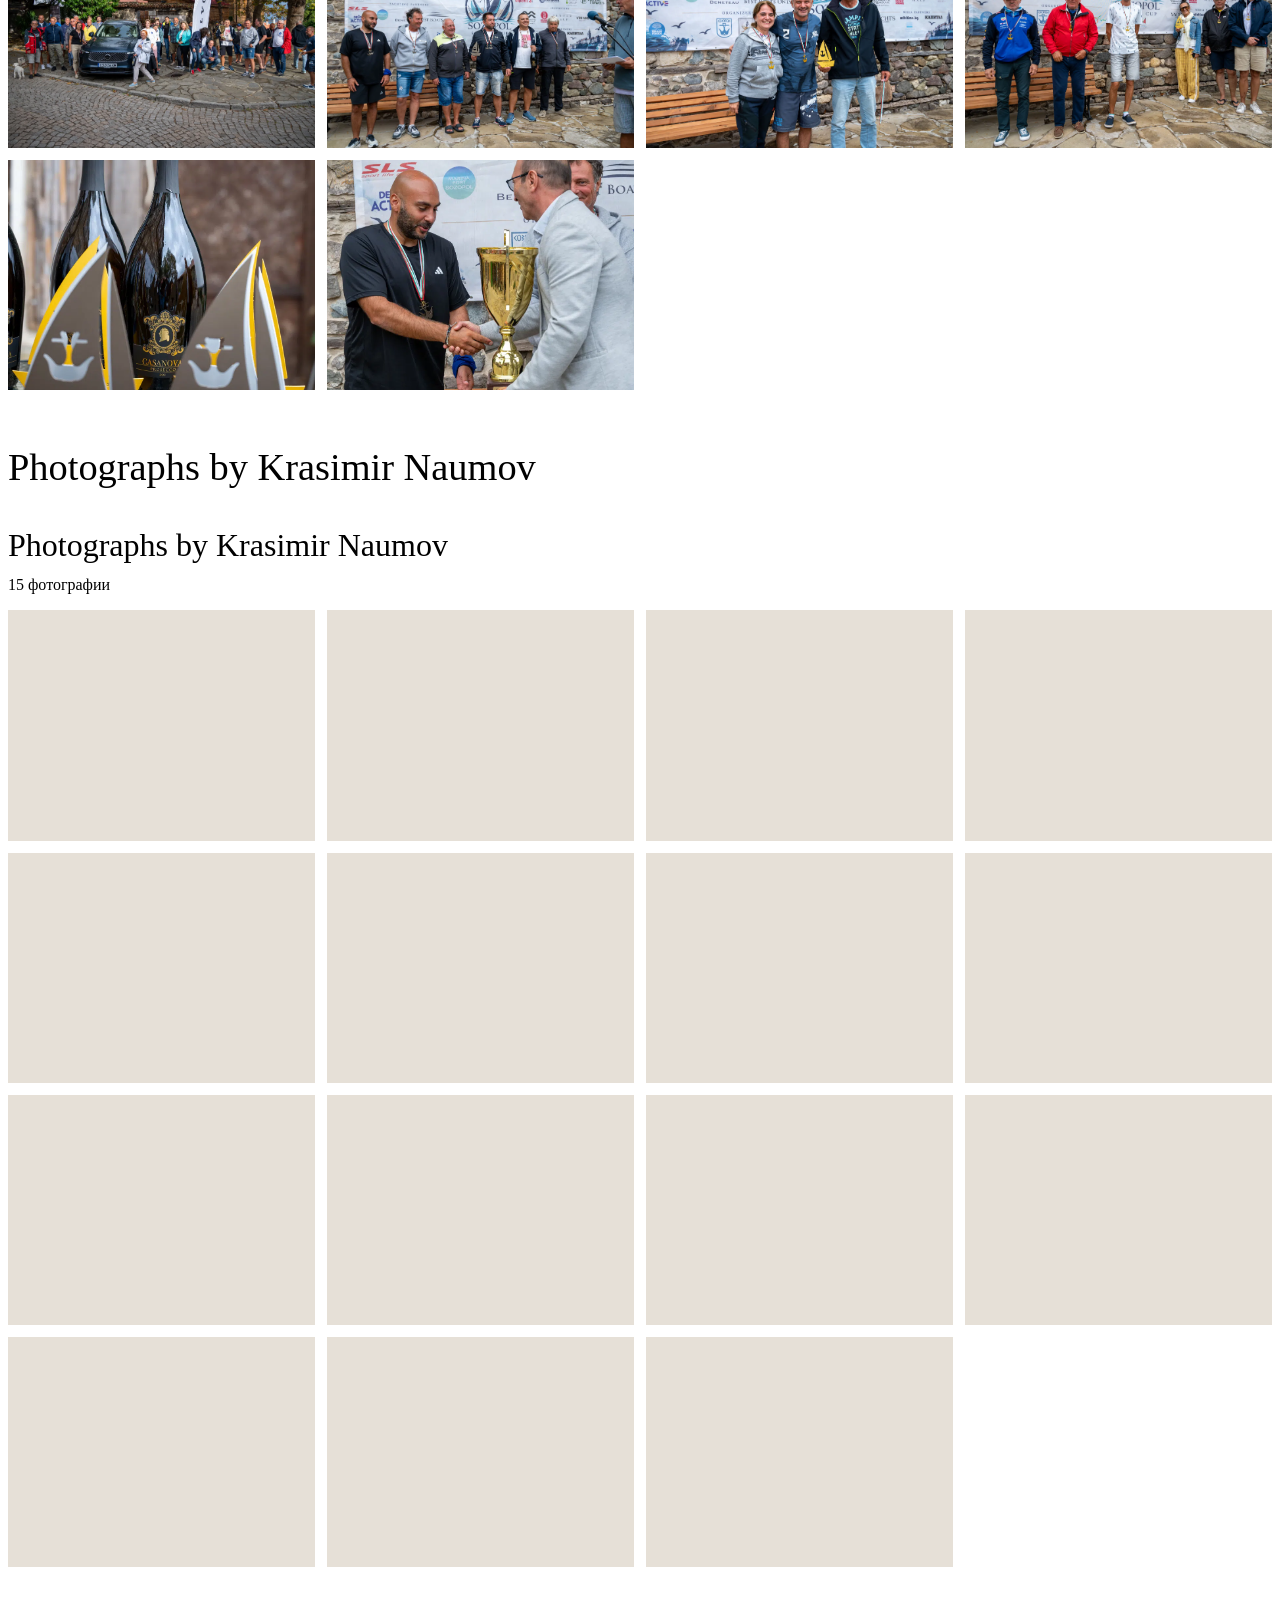
==== commit cd5a2919: "Add files via upload" ====
--- a/en.html
+++ b/en.html
@@ -12,13 +12,35 @@
   <link rel="stylesheet" href="css/style.css" />
   <link rel="stylesheet" href="css/animations.css" />
   <link rel="stylesheet" href="css/responsive.css" />
+<style id="ssc-2026-v2-style">
+/* New galleries: scoped styles, existing site sections remain unchanged */
+nav{gap:12px;font-size:11px;letter-spacing:0}
+.ssc-new-gallery{background:var(--paper);color:var(--ink);padding-top:75px;padding-bottom:75px}
+.ssc-new-gallery .section-head{max-width:920px;margin:0 auto 38px;text-align:center}
+.ssc-new-gallery .section-head h2{font-family:Georgia,serif;font-size:clamp(34px,4vw,58px);font-weight:400}
+.ssc-new-gallery .section-head p{line-height:1.7}
+.ssc-new-gallery h3{font-family:Georgia,serif;font-size:clamp(23px,2.5vw,35px);font-weight:400;margin:0 0 12px}
+.ssc-new-gallery .ssc-author{font-family:Georgia,serif;font-weight:400;font-size:clamp(28px,3vw,44px);color:var(--blue);margin:55px 0 26px;border-bottom:1px solid var(--line);padding-bottom:12px}
+.ssc-new-gallery .photo-collection{margin-bottom:45px}
+.ssc-new-gallery .photo-collection p{color:var(--muted);margin:0 0 16px}
+.ssc-photo-grid{display:grid;grid-template-columns:repeat(4,minmax(0,1fr));gap:12px}
+.ssc-photo-grid .photo-tile{display:block;overflow:hidden;background:#e6e0d7;aspect-ratio:4/3}
+.ssc-photo-grid img{height:100%;width:100%;object-fit:cover;transition:transform .25s}
+.ssc-photo-grid a:hover img{transform:scale(1.04)}
+.ssc-contest{background:var(--cream)}
+.ssc-winner{display:grid;grid-template-columns:minmax(0,1.3fr) minmax(240px,.7fr);align-items:center;gap:36px;background:#fff;border:1px solid var(--line);padding:18px;margin-bottom:42px}
+.ssc-winner img{width:100%;max-height:650px;object-fit:contain;background:#eee8dc}
+.ssc-winner h3{font-size:clamp(28px,4vw,52px);color:var(--blue)}
+@media(max-width:900px){.ssc-photo-grid{grid-template-columns:repeat(3,minmax(0,1fr))}.ssc-winner{grid-template-columns:1fr}}
+@media(max-width:600px){.ssc-photo-grid{grid-template-columns:repeat(2,minmax(0,1fr));gap:7px}}
+</style>
 </head>
 <body>
 <header class="nav" id="nav">
   <a class="brand" href="#top" aria-label="Sozopol Sailing Cup"><img src="logos/organizers/ssc-logo.png" alt="Sozopol Sailing Cup"/><span>Sozopol<br><b>Sailing Cup</b></span></a>
   <button class="menu" id="menuBtn">Меню</button>
   <nav id="navlinks">
-    <a href="#cause">Кауза</a><a href="#regatta">Регата</a><a href="#registration">Регистрация</a><a href="#festival">Фестивал</a><a href="#women">Фокус 2026</a><a href="#team">Екипът</a><a href="#media">Медии</a><a href="#partners">Партньори</a><a href="#contact">Контакти</a>
+    <a href="#cause">Кауза</a><a href="#regatta">Регата</a><a href="#registration">Регистрация</a><a href="#festival">Фестивал</a><a href="#gallery-2025" data-bg="Фотогалерия 2025" data-en="Gallery 2025">Фотогалерия 2025</a><a href="#gallery-2026" data-bg="Фотогалерия 2026" data-en="Gallery 2026">Фотогалерия 2026</a><a href="#women">Фокус 2026</a><a href="#team">Екипът</a><a href="#media">Медии</a><a href="#partners">Партньори</a><a href="#contact">Контакти</a>
   </nav>
   <div class="lang"><button data-lang="bg">BG</button><button class="active" data-lang="en">EN</button></div>
 </header>
@@ -36,10 +58,10 @@
   </section>
 
   <section class="stats reveal" aria-label="Статистика">
-    <div><b>34</b><span data-bg="яхти в първото издание" data-en="yachts in the first edition">яхти в първото издание</span></div>
-    <div><b>170+</b><span data-bg="ветроходци на вода" data-en="sailors on the water">ветроходци на вода</span></div>
+    <div><b>40</b><span data-bg="яхти през 2026 г." data-en="yachts in 2026">яхти през 2026 г.</span></div>
+    <div><b>190</b><span data-bg="участници през 2026 г." data-en="participants in 2026">участници през 2026 г.</span></div>
     <div><b>3</b><span data-bg="дни регата и фестивал" data-en="days of racing and festival">дни регата и фестивал</span></div>
-    <div><b>2026</b><span data-bg="очакваме по-голям флот" data-en="a stronger fleet expected">очакваме по-голям флот</span></div>
+    <div><b>2026</b><span data-bg="второ издание" data-en="second edition">второ издание</span></div>
   </section>
 
   <section class="manifest section reveal">
@@ -112,7 +134,7 @@
     </div>
   </section>
 
-  <section class="gallery section reveal">
+  <section id="gallery-2025" class="gallery section reveal">
     <div class="section-head center"><p class="eyebrow">Кадри от регатата</p><h2>Флотилията, Созопол и морето — в кадрите от първото издание.</h2></div>
     <div class="mosaic regatta-mosaic">
       <img class="wide" src="images/regatta/regatta-1.jpg" alt="Яхти край Созопол"/>
@@ -128,7 +150,14 @@
     </div>
   </section>
 
-  <section id="media" class="section media dark reveal"><div class="section-head"><p class="eyebrow">Медиите за нас</p><h2>Истории, репортажи и разговори от първото издание.</h2></div><div class="media-grid"><a href="https://bnrnews.bg/burgas/post/363604/s-filma-okolo-sveta-za-202-dni-zavarshva-vetrohodnia-festival-v-sozopol"><b>БНР</b><span>Репортаж от фестивала</span></a><a href="https://www.capital.bg/light/mesta/2026/07/04/4917389_sozopol_sailing_cup_vrushta_grada_na/"><b>Капитал</b><span>Созопол на картата на ветроходството</span></a><a href="https://www.maritime.bg/135277/"><b>Maritime.bg</b><span>Новини от морската общност</span></a><a href="https://www.youtube.com/watch?v=WLPwPcIiSac"><b>Лакърдии от кокпита</b><span>Епизод за Sozopol Sailing Cup</span></a><a href="https://www.youtube.com/watch?v=yY9gK0yuVj0"><b>СКАТ</b><span>Видео репортаж</span></a><a href="https://www.facebook.com/profile.php?id=61577680336675&sk=reels_tab"><b>Facebook Reels</b><span>Моменти от регатата</span></a></div></section>
+  <section id="media" class="section media dark reveal"><div class="section-head"><p class="eyebrow">Медиите за нас</p><h2>Публикации, репортажи и видеа за Sozopol Sailing Cup.</h2></div><div class="media-grid"><a href="https://bnrnews.bg/burgas/post/363604/s-filma-okolo-sveta-za-202-dni-zavarshva-vetrohodnia-festival-v-sozopol"><b>БНР</b><span>Репортаж от фестивала</span></a><a href="https://www.capital.bg/light/mesta/2026/07/04/4917389_sozopol_sailing_cup_vrushta_grada_na/"><b>Капитал</b><span>Созопол на картата на ветроходството</span></a><a href="https://www.maritime.bg/135277/"><b>Maritime.bg</b><span>Новини от морската общност</span></a><a href="https://www.youtube.com/watch?v=WLPwPcIiSac"><b>Лакърдии от кокпита</b><span>Епизод за Sozopol Sailing Cup</span></a><a href="https://www.youtube.com/watch?v=yY9gK0yuVj0"><b>СКАТ</b><span>Видео репортаж</span></a><a href="https://www.facebook.com/profile.php?id=61577680336675&sk=reels_tab"><b>Facebook Reels</b><span>Моменти от регатата</span></a>
+<a href="https://btv.bg/shows/tazi-nedelia/video-sabota/misija-turizam-v-imeto-na-horata-na-ladislav-cvetkov-v-btv-reporterite.html" target="_blank" rel="noopener noreferrer"><b>bTV</b><span>„Мисия туризъм: В името на хората“ — bTV Репортерите</span></a>
+<a href="https://yachtsbulgaria.com/article/ART-MVHZ7J3H" target="_blank" rel="noopener noreferrer"><b>Yachts Bulgaria</b><span>Материал за Sozopol Sailing Cup 2026</span></a>
+<a href="https://www.youtube.com/watch?v=dyUcJoZx_DQ" target="_blank" rel="noopener noreferrer"><b>YouTube</b><span>Видео от Sozopol Sailing Cup 2026</span></a>
+<a href="https://www.bta.bg/bg/news/bulgaria/regional-news/1199971-sozopol-shte-bade-domakin-na-tridnevnata-regata-sozopol-sailing-cup-2026" target="_blank" rel="noopener noreferrer"><b>БТА</b><span>Созопол ще бъде домакин на тридневната регата Sozopol Sailing Cup 2026</span></a>
+<a href="https://www.maritime.bg/153423/" target="_blank" rel="noopener noreferrer"><b>Maritime.bg</b><span>Публикация за Sozopol Sailing Cup 2026</span></a>
+<a href="https://bntnews.bg/sozopol-sailing-cup-2026-146896tag.html" target="_blank" rel="noopener noreferrer"><b>БНТ</b><span>Sozopol Sailing Cup 2026 — материали на БНТ</span></a>
+</div></section>
 
   <section id="partners" class="section partners reveal">
     <div class="section-head center">
@@ -172,6 +201,8 @@
   <section id="partner" class="cta reveal"><div><p class="eyebrow">Стани партньор</p><h2>Една лодка не прекосява морето без екипаж. Един фестивал не расте без партньори.</h2><p>През 2026 г. очакваме по-силен интерес, повече екипажи и по-голяма фестивална програма. Поканата е към брандове, които вярват в спорт, култура, устойчивост и Черно море.</p><a class="btn fill" href="mailto:sozopolsailingcup@gmail.com?subject=Партньорство%20Sozopol%20Sailing%20Cup%202026">Свържи се с нас</a></div></section>
 
   <section id="contact" class="section contact reveal"><h2>Контакти</h2><p><b>Пламена Лъчезарова</b></p><p><a href="mailto:sozopolsailingcup@gmail.com">sozopolsailingcup@gmail.com</a> · <a href="tel:+359888252167">+359 888 252 167</a></p><p><a href="https://www.facebook.com/profile.php?id=61577680336675">Facebook: Sozopol Sailing Cup</a></p></section>
+<section id="gallery-2026" class="section ssc-new-gallery"><div class="section-head center"><p class="eyebrow">Sozopol Sailing Cup</p><h2>Photo gallery 2026</h2><p>The races, technical conference and awards ceremony.</p></div><h2 class="ssc-author">Photographs by Dragomir Georgiev</h2><div class="photo-collection"><h3>On the water</h3><p>48 фотографии</p><div class="ssc-photo-grid"><a class="photo-tile" href="photos/dragomir/001.webp" target="_blank" rel="noopener"><img src="photos/dragomir/001.webp" alt="Sozopol Sailing Cup 2026 — Регата" loading="lazy"></a><a class="photo-tile" href="photos/dragomir/002.webp" target="_blank" rel="noopener"><img src="photos/dragomir/002.webp" alt="Sozopol Sailing Cup 2026 — Регата" loading="lazy"></a><a class="photo-tile" href="photos/dragomir/003.webp" target="_blank" rel="noopener"><img src="photos/dragomir/003.webp" alt="Sozopol Sailing Cup 2026 — Регата" loading="lazy"></a><a class="photo-tile" href="photos/dragomir/004.webp" target="_blank" rel="noopener"><img src="photos/dragomir/004.webp" alt="Sozopol Sailing Cup 2026 — Регата" loading="lazy"></a><a class="photo-tile" href="photos/dragomir/005.webp" target="_blank" rel="noopener"><img src="photos/dragomir/005.webp" alt="Sozopol Sailing Cup 2026 — Регата" loading="lazy"></a><a class="photo-tile" href="photos/dragomir/006.webp" target="_blank" rel="noopener"><img src="photos/dragomir/006.webp" alt="Sozopol Sailing Cup 2026 — Регата" loading="lazy"></a><a class="photo-tile" href="photos/dragomir/007.webp" target="_blank" rel="noopener"><img src="photos/dragomir/007.webp" alt="Sozopol Sailing Cup 2026 — Регата" loading="lazy"></a><a class="photo-tile" href="photos/dragomir/008.webp" target="_blank" rel="noopener"><img src="photos/dragomir/008.webp" alt="Sozopol Sailing Cup 2026 — Регата" loading="lazy"></a><a class="photo-tile" href="photos/dragomir/009.webp" target="_blank" rel="noopener"><img src="photos/dragomir/009.webp" alt="Sozopol Sailing Cup 2026 — Регата" loading="lazy"></a><a class="photo-tile" href="photos/dragomir/010.webp" target="_blank" rel="noopener"><img src="photos/dragomir/010.webp" alt="Sozopol Sailing Cup 2026 — Регата" loading="lazy"></a><a class="photo-tile" href="photos/dragomir/011.webp" target="_blank" rel="noopener"><img src="photos/dragomir/011.webp" alt="Sozopol Sailing Cup 2026 — Регата" loading="lazy"></a><a class="photo-tile" href="photos/dragomir/012.webp" target="_blank" rel="noopener"><img src="photos/dragomir/012.webp" alt="Sozopol Sailing Cup 2026 — Регата" loading="lazy"></a><a class="photo-tile" href="photos/dragomir/013.webp" target="_blank" rel="noopener"><img src="photos/dragomir/013.webp" alt="Sozopol Sailing Cup 2026 — Регата" loading="lazy"></a><a class="photo-tile" href="photos/dragomir/014.webp" target="_blank" rel="noopener"><img src="photos/dragomir/014.webp" alt="Sozopol Sailing Cup 2026 — Регата" loading="lazy"></a><a class="photo-tile" href="photos/dragomir/015.webp" target="_blank" rel="noopener"><img src="photos/dragomir/015.webp" alt="Sozopol Sailing Cup 2026 — Регата" loading="lazy"></a><a class="photo-tile" href="photos/dragomir/016.webp" target="_blank" rel="noopener"><img src="photos/dragomir/016.webp" alt="Sozopol Sailing Cup 2026 — Регата" loading="lazy"></a><a class="photo-tile" href="photos/dragomir/017.webp" target="_blank" rel="noopener"><img src="photos/dragomir/017.webp" alt="Sozopol Sailing Cup 2026 — Регата" loading="lazy"></a><a class="photo-tile" href="photos/dragomir/018.webp" target="_blank" rel="noopener"><img src="photos/dragomir/018.webp" alt="Sozopol Sailing Cup 2026 — Регата" loading="lazy"></a><a class="photo-tile" href="photos/dragomir/019.webp" target="_blank" rel="noopener"><img src="photos/dragomir/019.webp" alt="Sozopol Sailing Cup 2026 — Регата" loading="lazy"></a><a class="photo-tile" href="photos/dragomir/020.webp" target="_blank" rel="noopener"><img src="photos/dragomir/020.webp" alt="Sozopol Sailing Cup 2026 — Регата" loading="lazy"></a><a class="photo-tile" href="photos/dragomir/021.webp" target="_blank" rel="noopener"><img src="photos/dragomir/021.webp" alt="Sozopol Sailing Cup 2026 — Регата" loading="lazy"></a><a class="photo-tile" href="photos/dragomir/022.webp" target="_blank" rel="noopener"><img src="photos/dragomir/022.webp" alt="Sozopol Sailing Cup 2026 — Регата" loading="lazy"></a><a class="photo-tile" href="photos/dragomir/023.webp" target="_blank" rel="noopener"><img src="photos/dragomir/023.webp" alt="Sozopol Sailing Cup 2026 — Регата" loading="lazy"></a><a class="photo-tile" href="photos/dragomir/024.webp" target="_blank" rel="noopener"><img src="photos/dragomir/024.webp" alt="Sozopol Sailing Cup 2026 — Регата" loading="lazy"></a><a class="photo-tile" href="photos/dragomir/025.webp" target="_blank" rel="noopener"><img src="photos/dragomir/025.webp" alt="Sozopol Sailing Cup 2026 — Регата" loading="lazy"></a><a class="photo-tile" href="photos/dragomir/026.webp" target="_blank" rel="noopener"><img src="photos/dragomir/026.webp" alt="Sozopol Sailing Cup 2026 — Регата" loading="lazy"></a><a class="photo-tile" href="photos/dragomir/027.webp" target="_blank" rel="noopener"><img src="photos/dragomir/027.webp" alt="Sozopol Sailing Cup 2026 — Регата" loading="lazy"></a><a class="photo-tile" href="photos/dragomir/028.webp" target="_blank" rel="noopener"><img src="photos/dragomir/028.webp" alt="Sozopol Sailing Cup 2026 — Регата" loading="lazy"></a><a class="photo-tile" href="photos/dragomir/029.webp" target="_blank" rel="noopener"><img src="photos/dragomir/029.webp" alt="Sozopol Sailing Cup 2026 — Регата" loading="lazy"></a><a class="photo-tile" href="photos/dragomir/030.webp" target="_blank" rel="noopener"><img src="photos/dragomir/030.webp" alt="Sozopol Sailing Cup 2026 — Регата" loading="lazy"></a><a class="photo-tile" href="photos/dragomir/031.webp" target="_blank" rel="noopener"><img src="photos/dragomir/031.webp" alt="Sozopol Sailing Cup 2026 — Регата" loading="lazy"></a><a class="photo-tile" href="photos/dragomir/032.webp" target="_blank" rel="noopener"><img src="photos/dragomir/032.webp" alt="Sozopol Sailing Cup 2026 — Регата" loading="lazy"></a><a class="photo-tile" href="photos/dragomir/033.webp" target="_blank" rel="noopener"><img src="photos/dragomir/033.webp" alt="Sozopol Sailing Cup 2026 — Регата" loading="lazy"></a><a class="photo-tile" href="photos/dragomir/034.webp" target="_blank" rel="noopener"><img src="photos/dragomir/034.webp" alt="Sozopol Sailing Cup 2026 — Регата" loading="lazy"></a><a class="photo-tile" href="photos/dragomir/035.webp" target="_blank" rel="noopener"><img src="photos/dragomir/035.webp" alt="Sozopol Sailing Cup 2026 — Регата" loading="lazy"></a><a class="photo-tile" href="photos/dragomir/036.webp" target="_blank" rel="noopener"><img src="photos/dragomir/036.webp" alt="Sozopol Sailing Cup 2026 — Регата" loading="lazy"></a><a class="photo-tile" href="photos/dragomir/037.webp" target="_blank" rel="noopener"><img src="photos/dragomir/037.webp" alt="Sozopol Sailing Cup 2026 — Регата" loading="lazy"></a><a class="photo-tile" href="photos/dragomir/038.webp" target="_blank" rel="noopener"><img src="photos/dragomir/038.webp" alt="Sozopol Sailing Cup 2026 — Регата" loading="lazy"></a><a class="photo-tile" href="photos/dragomir/039.webp" target="_blank" rel="noopener"><img src="photos/dragomir/039.webp" alt="Sozopol Sailing Cup 2026 — Регата" loading="lazy"></a><a class="photo-tile" href="photos/dragomir/040.webp" target="_blank" rel="noopener"><img src="photos/dragomir/040.webp" alt="Sozopol Sailing Cup 2026 — Регата" loading="lazy"></a><a class="photo-tile" href="photos/dragomir/041.webp" target="_blank" rel="noopener"><img src="photos/dragomir/041.webp" alt="Sozopol Sailing Cup 2026 — Регата" loading="lazy"></a><a class="photo-tile" href="photos/dragomir/042.webp" target="_blank" rel="noopener"><img src="photos/dragomir/042.webp" alt="Sozopol Sailing Cup 2026 — Регата" loading="lazy"></a><a class="photo-tile" href="photos/dragomir/043.webp" target="_blank" rel="noopener"><img src="photos/dragomir/043.webp" alt="Sozopol Sailing Cup 2026 — Регата" loading="lazy"></a><a class="photo-tile" href="photos/dragomir/044.webp" target="_blank" rel="noopener"><img src="photos/dragomir/044.webp" alt="Sozopol Sailing Cup 2026 — Регата" loading="lazy"></a><a class="photo-tile" href="photos/dragomir/045.webp" target="_blank" rel="noopener"><img src="photos/dragomir/045.webp" alt="Sozopol Sailing Cup 2026 — Регата" loading="lazy"></a><a class="photo-tile" href="photos/dragomir/046.webp" target="_blank" rel="noopener"><img src="photos/dragomir/046.webp" alt="Sozopol Sailing Cup 2026 — Регата" loading="lazy"></a><a class="photo-tile" href="photos/dragomir/047.webp" target="_blank" rel="noopener"><img src="photos/dragomir/047.webp" alt="Sozopol Sailing Cup 2026 — Регата" loading="lazy"></a><a class="photo-tile" href="photos/dragomir/048.webp" target="_blank" rel="noopener"><img src="photos/dragomir/048.webp" alt="Sozopol Sailing Cup 2026 — Регата" loading="lazy"></a></div></div><div class="photo-collection"><h3>Technical conference</h3><p>46 фотографии</p><div class="ssc-photo-grid"><a class="photo-tile" href="photos/dragomir/049.webp" target="_blank" rel="noopener"><img src="photos/dragomir/049.webp" alt="Sozopol Sailing Cup 2026 — Техническа конференция" loading="lazy"></a><a class="photo-tile" href="photos/dragomir/050.webp" target="_blank" rel="noopener"><img src="photos/dragomir/050.webp" alt="Sozopol Sailing Cup 2026 — Техническа конференция" loading="lazy"></a><a class="photo-tile" href="photos/dragomir/051.webp" target="_blank" rel="noopener"><img src="photos/dragomir/051.webp" alt="Sozopol Sailing Cup 2026 — Техническа конференция" loading="lazy"></a><a class="photo-tile" href="photos/dragomir/052.webp" target="_blank" rel="noopener"><img src="photos/dragomir/052.webp" alt="Sozopol Sailing Cup 2026 — Техническа конференция" loading="lazy"></a><a class="photo-tile" href="photos/dragomir/053.webp" target="_blank" rel="noopener"><img src="photos/dragomir/053.webp" alt="Sozopol Sailing Cup 2026 — Техническа конференция" loading="lazy"></a><a class="photo-tile" href="photos/dragomir/054.webp" target="_blank" rel="noopener"><img src="photos/dragomir/054.webp" alt="Sozopol Sailing Cup 2026 — Техническа конференция" loading="lazy"></a><a class="photo-tile" href="photos/dragomir/055.webp" target="_blank" rel="noopener"><img src="photos/dragomir/055.webp" alt="Sozopol Sailing Cup 2026 — Техническа конференция" loading="lazy"></a><a class="photo-tile" href="photos/dragomir/056.webp" target="_blank" rel="noopener"><img src="photos/dragomir/056.webp" alt="Sozopol Sailing Cup 2026 — Техническа конференция" loading="lazy"></a><a class="photo-tile" href="photos/dragomir/057.webp" target="_blank" rel="noopener"><img src="photos/dragomir/057.webp" alt="Sozopol Sailing Cup 2026 — Техническа конференция" loading="lazy"></a><a class="photo-tile" href="photos/dragomir/058.webp" target="_blank" rel="noopener"><img src="photos/dragomir/058.webp" alt="Sozopol Sailing Cup 2026 — Техническа конференция" loading="lazy"></a><a class="photo-tile" href="photos/dragomir/059.webp" target="_blank" rel="noopener"><img src="photos/dragomir/059.webp" alt="Sozopol Sailing Cup 2026 — Техническа конференция" loading="lazy"></a><a class="photo-tile" href="photos/dragomir/060.webp" target="_blank" rel="noopener"><img src="photos/dragomir/060.webp" alt="Sozopol Sailing Cup 2026 — Техническа конференция" loading="lazy"></a><a class="photo-tile" href="photos/dragomir/061.webp" target="_blank" rel="noopener"><img src="photos/dragomir/061.webp" alt="Sozopol Sailing Cup 2026 — Техническа конференция" loading="lazy"></a><a class="photo-tile" href="photos/dragomir/062.webp" target="_blank" rel="noopener"><img src="photos/dragomir/062.webp" alt="Sozopol Sailing Cup 2026 — Техническа конференция" loading="lazy"></a><a class="photo-tile" href="photos/dragomir/063.webp" target="_blank" rel="noopener"><img src="photos/dragomir/063.webp" alt="Sozopol Sailing Cup 2026 — Техническа конференция" loading="lazy"></a><a class="photo-tile" href="photos/dragomir/064.webp" target="_blank" rel="noopener"><img src="photos/dragomir/064.webp" alt="Sozopol Sailing Cup 2026 — Техническа конференция" loading="lazy"></a><a class="photo-tile" href="photos/dragomir/065.webp" target="_blank" rel="noopener"><img src="photos/dragomir/065.webp" alt="Sozopol Sailing Cup 2026 — Техническа конференция" loading="lazy"></a><a class="photo-tile" href="photos/dragomir/066.webp" target="_blank" rel="noopener"><img src="photos/dragomir/066.webp" alt="Sozopol Sailing Cup 2026 — Техническа конференция" loading="lazy"></a><a class="photo-tile" href="photos/dragomir/067.webp" target="_blank" rel="noopener"><img src="photos/dragomir/067.webp" alt="Sozopol Sailing Cup 2026 — Техническа конференция" loading="lazy"></a><a class="photo-tile" href="photos/dragomir/068.webp" target="_blank" rel="noopener"><img src="photos/dragomir/068.webp" alt="Sozopol Sailing Cup 2026 — Техническа конференция" loading="lazy"></a><a class="photo-tile" href="photos/dragomir/069.webp" target="_blank" rel="noopener"><img src="photos/dragomir/069.webp" alt="Sozopol Sailing Cup 2026 — Техническа конференция" loading="lazy"></a><a class="photo-tile" href="photos/dragomir/070.webp" target="_blank" rel="noopener"><img src="photos/dragomir/070.webp" alt="Sozopol Sailing Cup 2026 — Техническа конференция" loading="lazy"></a><a class="photo-tile" href="photos/dragomir/071.webp" target="_blank" rel="noopener"><img src="photos/dragomir/071.webp" alt="Sozopol Sailing Cup 2026 — Техническа конференция" loading="lazy"></a><a class="photo-tile" href="photos/dragomir/072.webp" target="_blank" rel="noopener"><img src="photos/dragomir/072.webp" alt="Sozopol Sailing Cup 2026 — Техническа конференция" loading="lazy"></a><a class="photo-tile" href="photos/dragomir/073.webp" target="_blank" rel="noopener"><img src="photos/dragomir/073.webp" alt="Sozopol Sailing Cup 2026 — Техническа конференция" loading="lazy"></a><a class="photo-tile" href="photos/dragomir/074.webp" target="_blank" rel="noopener"><img src="photos/dragomir/074.webp" alt="Sozopol Sailing Cup 2026 — Техническа конференция" loading="lazy"></a><a class="photo-tile" href="photos/dragomir/075.webp" target="_blank" rel="noopener"><img src="photos/dragomir/075.webp" alt="Sozopol Sailing Cup 2026 — Техническа конференция" loading="lazy"></a><a class="photo-tile" href="photos/dragomir/076.webp" target="_blank" rel="noopener"><img src="photos/dragomir/076.webp" alt="Sozopol Sailing Cup 2026 — Техническа конференция" loading="lazy"></a><a class="photo-tile" href="photos/dragomir/077.webp" target="_blank" rel="noopener"><img src="photos/dragomir/077.webp" alt="Sozopol Sailing Cup 2026 — Техническа конференция" loading="lazy"></a><a class="photo-tile" href="photos/dragomir/078.webp" target="_blank" rel="noopener"><img src="photos/dragomir/078.webp" alt="Sozopol Sailing Cup 2026 — Техническа конференция" loading="lazy"></a><a class="photo-tile" href="photos/dragomir/079.webp" target="_blank" rel="noopener"><img src="photos/dragomir/079.webp" alt="Sozopol Sailing Cup 2026 — Техническа конференция" loading="lazy"></a><a class="photo-tile" href="photos/dragomir/080.webp" target="_blank" rel="noopener"><img src="photos/dragomir/080.webp" alt="Sozopol Sailing Cup 2026 — Техническа конференция" loading="lazy"></a><a class="photo-tile" href="photos/dragomir/081.webp" target="_blank" rel="noopener"><img src="photos/dragomir/081.webp" alt="Sozopol Sailing Cup 2026 — Техническа конференция" loading="lazy"></a><a class="photo-tile" href="photos/dragomir/082.webp" target="_blank" rel="noopener"><img src="photos/dragomir/082.webp" alt="Sozopol Sailing Cup 2026 — Техническа конференция" loading="lazy"></a><a class="photo-tile" href="photos/dragomir/083.webp" target="_blank" rel="noopener"><img src="photos/dragomir/083.webp" alt="Sozopol Sailing Cup 2026 — Техническа конференция" loading="lazy"></a><a class="photo-tile" href="photos/dragomir/084.webp" target="_blank" rel="noopener"><img src="photos/dragomir/084.webp" alt="Sozopol Sailing Cup 2026 — Техническа конференция" loading="lazy"></a><a class="photo-tile" href="photos/dragomir/085.webp" target="_blank" rel="noopener"><img src="photos/dragomir/085.webp" alt="Sozopol Sailing Cup 2026 — Техническа конференция" loading="lazy"></a><a class="photo-tile" href="photos/dragomir/086.webp" target="_blank" rel="noopener"><img src="photos/dragomir/086.webp" alt="Sozopol Sailing Cup 2026 — Техническа конференция" loading="lazy"></a><a class="photo-tile" href="photos/dragomir/087.webp" target="_blank" rel="noopener"><img src="photos/dragomir/087.webp" alt="Sozopol Sailing Cup 2026 — Техническа конференция" loading="lazy"></a><a class="photo-tile" href="photos/dragomir/088.webp" target="_blank" rel="noopener"><img src="photos/dragomir/088.webp" alt="Sozopol Sailing Cup 2026 — Техническа конференция" loading="lazy"></a><a class="photo-tile" href="photos/dragomir/089.webp" target="_blank" rel="noopener"><img src="photos/dragomir/089.webp" alt="Sozopol Sailing Cup 2026 — Техническа конференция" loading="lazy"></a><a class="photo-tile" href="photos/dragomir/090.webp" target="_blank" rel="noopener"><img src="photos/dragomir/090.webp" alt="Sozopol Sailing Cup 2026 — Техническа конференция" loading="lazy"></a><a class="photo-tile" href="photos/dragomir/091.webp" target="_blank" rel="noopener"><img src="photos/dragomir/091.webp" alt="Sozopol Sailing Cup 2026 — Техническа конференция" loading="lazy"></a><a class="photo-tile" href="photos/dragomir/092.webp" target="_blank" rel="noopener"><img src="photos/dragomir/092.webp" alt="Sozopol Sailing Cup 2026 — Техническа конференция" loading="lazy"></a><a class="photo-tile" href="photos/dragomir/093.webp" target="_blank" rel="noopener"><img src="photos/dragomir/093.webp" alt="Sozopol Sailing Cup 2026 — Техническа конференция" loading="lazy"></a><a class="photo-tile" href="photos/dragomir/094.webp" target="_blank" rel="noopener"><img src="photos/dragomir/094.webp" alt="Sozopol Sailing Cup 2026 — Техническа конференция" loading="lazy"></a></div></div><div class="photo-collection"><h3>Awards ceremony</h3><p>74 фотографии</p><div class="ssc-photo-grid"><a class="photo-tile" href="photos/dragomir/095.webp" target="_blank" rel="noopener"><img src="photos/dragomir/095.webp" alt="Sozopol Sailing Cup 2026 — Награждаване" loading="lazy"></a><a class="photo-tile" href="photos/dragomir/096.webp" target="_blank" rel="noopener"><img src="photos/dragomir/096.webp" alt="Sozopol Sailing Cup 2026 — Награждаване" loading="lazy"></a><a class="photo-tile" href="photos/dragomir/097.webp" target="_blank" rel="noopener"><img src="photos/dragomir/097.webp" alt="Sozopol Sailing Cup 2026 — Награждаване" loading="lazy"></a><a class="photo-tile" href="photos/dragomir/098.webp" target="_blank" rel="noopener"><img src="photos/dragomir/098.webp" alt="Sozopol Sailing Cup 2026 — Награждаване" loading="lazy"></a><a class="photo-tile" href="photos/dragomir/099.webp" target="_blank" rel="noopener"><img src="photos/dragomir/099.webp" alt="Sozopol Sailing Cup 2026 — Награждаване" loading="lazy"></a><a class="photo-tile" href="photos/dragomir/100.webp" target="_blank" rel="noopener"><img src="photos/dragomir/100.webp" alt="Sozopol Sailing Cup 2026 — Награждаване" loading="lazy"></a><a class="photo-tile" href="photos/dragomir/101.webp" target="_blank" rel="noopener"><img src="photos/dragomir/101.webp" alt="Sozopol Sailing Cup 2026 — Награждаване" loading="lazy"></a><a class="photo-tile" href="photos/dragomir/102.webp" target="_blank" rel="noopener"><img src="photos/dragomir/102.webp" alt="Sozopol Sailing Cup 2026 — Награждаване" loading="lazy"></a><a class="photo-tile" href="photos/dragomir/103.webp" target="_blank" rel="noopener"><img src="photos/dragomir/103.webp" alt="Sozopol Sailing Cup 2026 — Награждаване" loading="lazy"></a><a class="photo-tile" href="photos/dragomir/104.webp" target="_blank" rel="noopener"><img src="photos/dragomir/104.webp" alt="Sozopol Sailing Cup 2026 — Награждаване" loading="lazy"></a><a class="photo-tile" href="photos/dragomir/105.webp" target="_blank" rel="noopener"><img src="photos/dragomir/105.webp" alt="Sozopol Sailing Cup 2026 — Награждаване" loading="lazy"></a><a class="photo-tile" href="photos/dragomir/106.webp" target="_blank" rel="noopener"><img src="photos/dragomir/106.webp" alt="Sozopol Sailing Cup 2026 — Награждаване" loading="lazy"></a><a class="photo-tile" href="photos/dragomir/107.webp" target="_blank" rel="noopener"><img src="photos/dragomir/107.webp" alt="Sozopol Sailing Cup 2026 — Награждаване" loading="lazy"></a><a class="photo-tile" href="photos/dragomir/108.webp" target="_blank" rel="noopener"><img src="photos/dragomir/108.webp" alt="Sozopol Sailing Cup 2026 — Награждаване" loading="lazy"></a><a class="photo-tile" href="photos/dragomir/109.webp" target="_blank" rel="noopener"><img src="photos/dragomir/109.webp" alt="Sozopol Sailing Cup 2026 — Награждаване" loading="lazy"></a><a class="photo-tile" href="photos/dragomir/110.webp" target="_blank" rel="noopener"><img src="photos/dragomir/110.webp" alt="Sozopol Sailing Cup 2026 — Награждаване" loading="lazy"></a><a class="photo-tile" href="photos/dragomir/111.webp" target="_blank" rel="noopener"><img src="photos/dragomir/111.webp" alt="Sozopol Sailing Cup 2026 — Награждаване" loading="lazy"></a><a class="photo-tile" href="photos/dragomir/112.webp" target="_blank" rel="noopener"><img src="photos/dragomir/112.webp" alt="Sozopol Sailing Cup 2026 — Награждаване" loading="lazy"></a><a class="photo-tile" href="photos/dragomir/113.webp" target="_blank" rel="noopener"><img src="photos/dragomir/113.webp" alt="Sozopol Sailing Cup 2026 — Награждаване" loading="lazy"></a><a class="photo-tile" href="photos/dragomir/114.webp" target="_blank" rel="noopener"><img src="photos/dragomir/114.webp" alt="Sozopol Sailing Cup 2026 — Награждаване" loading="lazy"></a><a class="photo-tile" href="photos/dragomir/115.webp" target="_blank" rel="noopener"><img src="photos/dragomir/115.webp" alt="Sozopol Sailing Cup 2026 — Награждаване" loading="lazy"></a><a class="photo-tile" href="photos/dragomir/116.webp" target="_blank" rel="noopener"><img src="photos/dragomir/116.webp" alt="Sozopol Sailing Cup 2026 — Награждаване" loading="lazy"></a><a class="photo-tile" href="photos/dragomir/117.webp" target="_blank" rel="noopener"><img src="photos/dragomir/117.webp" alt="Sozopol Sailing Cup 2026 — Награждаване" loading="lazy"></a><a class="photo-tile" href="photos/dragomir/118.webp" target="_blank" rel="noopener"><img src="photos/dragomir/118.webp" alt="Sozopol Sailing Cup 2026 — Награждаване" loading="lazy"></a><a class="photo-tile" href="photos/dragomir/119.webp" target="_blank" rel="noopener"><img src="photos/dragomir/119.webp" alt="Sozopol Sailing Cup 2026 — Награждаване" loading="lazy"></a><a class="photo-tile" href="photos/dragomir/120.webp" target="_blank" rel="noopener"><img src="photos/dragomir/120.webp" alt="Sozopol Sailing Cup 2026 — Награждаване" loading="lazy"></a><a class="photo-tile" href="photos/dragomir/121.webp" target="_blank" rel="noopener"><img src="photos/dragomir/121.webp" alt="Sozopol Sailing Cup 2026 — Награждаване" loading="lazy"></a><a class="photo-tile" href="photos/dragomir/122.webp" target="_blank" rel="noopener"><img src="photos/dragomir/122.webp" alt="Sozopol Sailing Cup 2026 — Награждаване" loading="lazy"></a><a class="photo-tile" href="photos/dragomir/123.webp" target="_blank" rel="noopener"><img src="photos/dragomir/123.webp" alt="Sozopol Sailing Cup 2026 — Награждаване" loading="lazy"></a><a class="photo-tile" href="photos/dragomir/124.webp" target="_blank" rel="noopener"><img src="photos/dragomir/124.webp" alt="Sozopol Sailing Cup 2026 — Награждаване" loading="lazy"></a><a class="photo-tile" href="photos/dragomir/125.webp" target="_blank" rel="noopener"><img src="photos/dragomir/125.webp" alt="Sozopol Sailing Cup 2026 — Награждаване" loading="lazy"></a><a class="photo-tile" href="photos/dragomir/126.webp" target="_blank" rel="noopener"><img src="photos/dragomir/126.webp" alt="Sozopol Sailing Cup 2026 — Награждаване" loading="lazy"></a><a class="photo-tile" href="photos/dragomir/127.webp" target="_blank" rel="noopener"><img src="photos/dragomir/127.webp" alt="Sozopol Sailing Cup 2026 — Награждаване" loading="lazy"></a><a class="photo-tile" href="photos/dragomir/128.webp" target="_blank" rel="noopener"><img src="photos/dragomir/128.webp" alt="Sozopol Sailing Cup 2026 — Награждаване" loading="lazy"></a><a class="photo-tile" href="photos/dragomir/129.webp" target="_blank" rel="noopener"><img src="photos/dragomir/129.webp" alt="Sozopol Sailing Cup 2026 — Награждаване" loading="lazy"></a><a class="photo-tile" href="photos/dragomir/130.webp" target="_blank" rel="noopener"><img src="photos/dragomir/130.webp" alt="Sozopol Sailing Cup 2026 — Награждаване" loading="lazy"></a><a class="photo-tile" href="photos/dragomir/131.webp" target="_blank" rel="noopener"><img src="photos/dragomir/131.webp" alt="Sozopol Sailing Cup 2026 — Награждаване" loading="lazy"></a><a class="photo-tile" href="photos/dragomir/132.webp" target="_blank" rel="noopener"><img src="photos/dragomir/132.webp" alt="Sozopol Sailing Cup 2026 — Награждаване" loading="lazy"></a><a class="photo-tile" href="photos/dragomir/133.webp" target="_blank" rel="noopener"><img src="photos/dragomir/133.webp" alt="Sozopol Sailing Cup 2026 — Награждаване" loading="lazy"></a><a class="photo-tile" href="photos/dragomir/134.webp" target="_blank" rel="noopener"><img src="photos/dragomir/134.webp" alt="Sozopol Sailing Cup 2026 — Награждаване" loading="lazy"></a><a class="photo-tile" href="photos/dragomir/135.webp" target="_blank" rel="noopener"><img src="photos/dragomir/135.webp" alt="Sozopol Sailing Cup 2026 — Награждаване" loading="lazy"></a><a class="photo-tile" href="photos/dragomir/136.webp" target="_blank" rel="noopener"><img src="photos/dragomir/136.webp" alt="Sozopol Sailing Cup 2026 — Награждаване" loading="lazy"></a><a class="photo-tile" href="photos/dragomir/137.webp" target="_blank" rel="noopener"><img src="photos/dragomir/137.webp" alt="Sozopol Sailing Cup 2026 — Награждаване" loading="lazy"></a><a class="photo-tile" href="photos/dragomir/138.webp" target="_blank" rel="noopener"><img src="photos/dragomir/138.webp" alt="Sozopol Sailing Cup 2026 — Награждаване" loading="lazy"></a><a class="photo-tile" href="photos/dragomir/139.webp" target="_blank" rel="noopener"><img src="photos/dragomir/139.webp" alt="Sozopol Sailing Cup 2026 — Награждаване" loading="lazy"></a><a class="photo-tile" href="photos/dragomir/140.webp" target="_blank" rel="noopener"><img src="photos/dragomir/140.webp" alt="Sozopol Sailing Cup 2026 — Награждаване" loading="lazy"></a><a class="photo-tile" href="photos/dragomir/141.webp" target="_blank" rel="noopener"><img src="photos/dragomir/141.webp" alt="Sozopol Sailing Cup 2026 — Награждаване" loading="lazy"></a><a class="photo-tile" href="photos/dragomir/142.webp" target="_blank" rel="noopener"><img src="photos/dragomir/142.webp" alt="Sozopol Sailing Cup 2026 — Награждаване" loading="lazy"></a><a class="photo-tile" href="photos/dragomir/143.webp" target="_blank" rel="noopener"><img src="photos/dragomir/143.webp" alt="Sozopol Sailing Cup 2026 — Награждаване" loading="lazy"></a><a class="photo-tile" href="photos/dragomir/144.webp" target="_blank" rel="noopener"><img src="photos/dragomir/144.webp" alt="Sozopol Sailing Cup 2026 — Награждаване" loading="lazy"></a><a class="photo-tile" href="photos/dragomir/145.webp" target="_blank" rel="noopener"><img src="photos/dragomir/145.webp" alt="Sozopol Sailing Cup 2026 — Награждаване" loading="lazy"></a><a class="photo-tile" href="photos/dragomir/146.webp" target="_blank" rel="noopener"><img src="photos/dragomir/146.webp" alt="Sozopol Sailing Cup 2026 — Награждаване" loading="lazy"></a><a class="photo-tile" href="photos/dragomir/147.webp" target="_blank" rel="noopener"><img src="photos/dragomir/147.webp" alt="Sozopol Sailing Cup 2026 — Награждаване" loading="lazy"></a><a class="photo-tile" href="photos/dragomir/148.webp" target="_blank" rel="noopener"><img src="photos/dragomir/148.webp" alt="Sozopol Sailing Cup 2026 — Награждаване" loading="lazy"></a><a class="photo-tile" href="photos/dragomir/149.webp" target="_blank" rel="noopener"><img src="photos/dragomir/149.webp" alt="Sozopol Sailing Cup 2026 — Награждаване" loading="lazy"></a><a class="photo-tile" href="photos/dragomir/150.webp" target="_blank" rel="noopener"><img src="photos/dragomir/150.webp" alt="Sozopol Sailing Cup 2026 — Награждаване" loading="lazy"></a><a class="photo-tile" href="photos/dragomir/151.webp" target="_blank" rel="noopener"><img src="photos/dragomir/151.webp" alt="Sozopol Sailing Cup 2026 — Награждаване" loading="lazy"></a><a class="photo-tile" href="photos/dragomir/152.webp" target="_blank" rel="noopener"><img src="photos/dragomir/152.webp" alt="Sozopol Sailing Cup 2026 — Награждаване" loading="lazy"></a><a class="photo-tile" href="photos/dragomir/153.webp" target="_blank" rel="noopener"><img src="photos/dragomir/153.webp" alt="Sozopol Sailing Cup 2026 — Награждаване" loading="lazy"></a><a class="photo-tile" href="photos/dragomir/154.webp" target="_blank" rel="noopener"><img src="photos/dragomir/154.webp" alt="Sozopol Sailing Cup 2026 — Награждаване" loading="lazy"></a><a class="photo-tile" href="photos/dragomir/155.webp" target="_blank" rel="noopener"><img src="photos/dragomir/155.webp" alt="Sozopol Sailing Cup 2026 — Награждаване" loading="lazy"></a><a class="photo-tile" href="photos/dragomir/156.webp" target="_blank" rel="noopener"><img src="photos/dragomir/156.webp" alt="Sozopol Sailing Cup 2026 — Награждаване" loading="lazy"></a><a class="photo-tile" href="photos/dragomir/157.webp" target="_blank" rel="noopener"><img src="photos/dragomir/157.webp" alt="Sozopol Sailing Cup 2026 — Награждаване" loading="lazy"></a><a class="photo-tile" href="photos/dragomir/158.webp" target="_blank" rel="noopener"><img src="photos/dragomir/158.webp" alt="Sozopol Sailing Cup 2026 — Награждаване" loading="lazy"></a><a class="photo-tile" href="photos/dragomir/159.webp" target="_blank" rel="noopener"><img src="photos/dragomir/159.webp" alt="Sozopol Sailing Cup 2026 — Награждаване" loading="lazy"></a><a class="photo-tile" href="photos/dragomir/160.webp" target="_blank" rel="noopener"><img src="photos/dragomir/160.webp" alt="Sozopol Sailing Cup 2026 — Награждаване" loading="lazy"></a><a class="photo-tile" href="photos/dragomir/161.webp" target="_blank" rel="noopener"><img src="photos/dragomir/161.webp" alt="Sozopol Sailing Cup 2026 — Награждаване" loading="lazy"></a><a class="photo-tile" href="photos/dragomir/162.webp" target="_blank" rel="noopener"><img src="photos/dragomir/162.webp" alt="Sozopol Sailing Cup 2026 — Награждаване" loading="lazy"></a><a class="photo-tile" href="photos/dragomir/163.webp" target="_blank" rel="noopener"><img src="photos/dragomir/163.webp" alt="Sozopol Sailing Cup 2026 — Награждаване" loading="lazy"></a><a class="photo-tile" href="photos/dragomir/164.webp" target="_blank" rel="noopener"><img src="photos/dragomir/164.webp" alt="Sozopol Sailing Cup 2026 — Награждаване" loading="lazy"></a><a class="photo-tile" href="photos/dragomir/165.webp" target="_blank" rel="noopener"><img src="photos/dragomir/165.webp" alt="Sozopol Sailing Cup 2026 — Награждаване" loading="lazy"></a><a class="photo-tile" href="photos/dragomir/166.webp" target="_blank" rel="noopener"><img src="photos/dragomir/166.webp" alt="Sozopol Sailing Cup 2026 — Награждаване" loading="lazy"></a><a class="photo-tile" href="photos/dragomir/167.webp" target="_blank" rel="noopener"><img src="photos/dragomir/167.webp" alt="Sozopol Sailing Cup 2026 — Награждаване" loading="lazy"></a><a class="photo-tile" href="photos/dragomir/168.webp" target="_blank" rel="noopener"><img src="photos/dragomir/168.webp" alt="Sozopol Sailing Cup 2026 — Награждаване" loading="lazy"></a></div></div><h2 class="ssc-author">Photographs by Krasimir Naumov</h2><div class="photo-collection"><h3>Photographs by Krasimir Naumov</h3><p>15 фотографии</p><div class="ssc-photo-grid"><a class="photo-tile" href="photos/krasimir/001.webp" target="_blank" rel="noopener"><img src="photos/krasimir/001.webp" alt="Sozopol Sailing Cup 2026 — Регата" loading="lazy"></a><a class="photo-tile" href="photos/krasimir/002.webp" target="_blank" rel="noopener"><img src="photos/krasimir/002.webp" alt="Sozopol Sailing Cup 2026 — Регата" loading="lazy"></a><a class="photo-tile" href="photos/krasimir/003.webp" target="_blank" rel="noopener"><img src="photos/krasimir/003.webp" alt="Sozopol Sailing Cup 2026 — Регата" loading="lazy"></a><a class="photo-tile" href="photos/krasimir/004.webp" target="_blank" rel="noopener"><img src="photos/krasimir/004.webp" alt="Sozopol Sailing Cup 2026 — Регата" loading="lazy"></a><a class="photo-tile" href="photos/krasimir/005.webp" target="_blank" rel="noopener"><img src="photos/krasimir/005.webp" alt="Sozopol Sailing Cup 2026 — Регата" loading="lazy"></a><a class="photo-tile" href="photos/krasimir/006.webp" target="_blank" rel="noopener"><img src="photos/krasimir/006.webp" alt="Sozopol Sailing Cup 2026 — Регата" loading="lazy"></a><a class="photo-tile" href="photos/krasimir/007.webp" target="_blank" rel="noopener"><img src="photos/krasimir/007.webp" alt="Sozopol Sailing Cup 2026 — Регата" loading="lazy"></a><a class="photo-tile" href="photos/krasimir/008.webp" target="_blank" rel="noopener"><img src="photos/krasimir/008.webp" alt="Sozopol Sailing Cup 2026 — Регата" loading="lazy"></a><a class="photo-tile" href="photos/krasimir/009.webp" target="_blank" rel="noopener"><img src="photos/krasimir/009.webp" alt="Sozopol Sailing Cup 2026 — Регата" loading="lazy"></a><a class="photo-tile" href="photos/krasimir/010.webp" target="_blank" rel="noopener"><img src="photos/krasimir/010.webp" alt="Sozopol Sailing Cup 2026 — Регата" loading="lazy"></a><a class="photo-tile" href="photos/krasimir/011.webp" target="_blank" rel="noopener"><img src="photos/krasimir/011.webp" alt="Sozopol Sailing Cup 2026 — Регата" loading="lazy"></a><a class="photo-tile" href="photos/krasimir/012.webp" target="_blank" rel="noopener"><img src="photos/krasimir/012.webp" alt="Sozopol Sailing Cup 2026 — Регата" loading="lazy"></a><a class="photo-tile" href="photos/krasimir/013.webp" target="_blank" rel="noopener"><img src="photos/krasimir/013.webp" alt="Sozopol Sailing Cup 2026 — Регата" loading="lazy"></a><a class="photo-tile" href="photos/krasimir/014.webp" target="_blank" rel="noopener"><img src="photos/krasimir/014.webp" alt="Sozopol Sailing Cup 2026 — Регата" loading="lazy"></a><a class="photo-tile" href="photos/krasimir/015.webp" target="_blank" rel="noopener"><img src="photos/krasimir/015.webp" alt="Sozopol Sailing Cup 2026 — Регата" loading="lazy"></a></div></div></section>
+<section id="photo-contest" class="section ssc-new-gallery ssc-contest"><div class="section-head center"><p class="eyebrow">Shore photography competition · 2026</p><h2>The regatta through the eyes of the shore</h2><p>During Sozopol Sailing Cup 2026, spectators captured the racing from the shore. Here are the winning photograph and a selection of entries.</p></div><div class="ssc-winner"><img src="photos/contest/012.webp" alt="Winning photograph by Aleksandar Mitev"><div><p class="eyebrow">Winning photograph</p><h3>Aleksandar Mitev</h3><p>Winner of the 2026 shore photography competition.</p></div></div><h3>More photographs from the competition</h3><div class="ssc-photo-grid"><a class="photo-tile" href="photos/contest/011.webp" target="_blank" rel="noopener"><img src="photos/contest/011.webp" alt="Sozopol Sailing Cup 2026 — Регата" loading="lazy"></a><a class="photo-tile" href="photos/contest/007.webp" target="_blank" rel="noopener"><img src="photos/contest/007.webp" alt="Sozopol Sailing Cup 2026 — Регата" loading="lazy"></a><a class="photo-tile" href="photos/contest/018.webp" target="_blank" rel="noopener"><img src="photos/contest/018.webp" alt="Sozopol Sailing Cup 2026 — Регата" loading="lazy"></a><a class="photo-tile" href="photos/contest/017.webp" target="_blank" rel="noopener"><img src="photos/contest/017.webp" alt="Sozopol Sailing Cup 2026 — Регата" loading="lazy"></a><a class="photo-tile" href="photos/contest/010.webp" target="_blank" rel="noopener"><img src="photos/contest/010.webp" alt="Sozopol Sailing Cup 2026 — Регата" loading="lazy"></a><a class="photo-tile" href="photos/contest/001.webp" target="_blank" rel="noopener"><img src="photos/contest/001.webp" alt="Sozopol Sailing Cup 2026 — Регата" loading="lazy"></a><a class="photo-tile" href="photos/contest/009.webp" target="_blank" rel="noopener"><img src="photos/contest/009.webp" alt="Sozopol Sailing Cup 2026 — Регата" loading="lazy"></a><a class="photo-tile" href="photos/contest/006.webp" target="_blank" rel="noopener"><img src="photos/contest/006.webp" alt="Sozopol Sailing Cup 2026 — Регата" loading="lazy"></a></div></section>
 </main>
 <footer><span>© 2026 Sozopol Sailing Cup · Official Project v1.0</span><span>Made with love for the Black Sea.</span></footer>
 <script src="js/app.js"></script>
